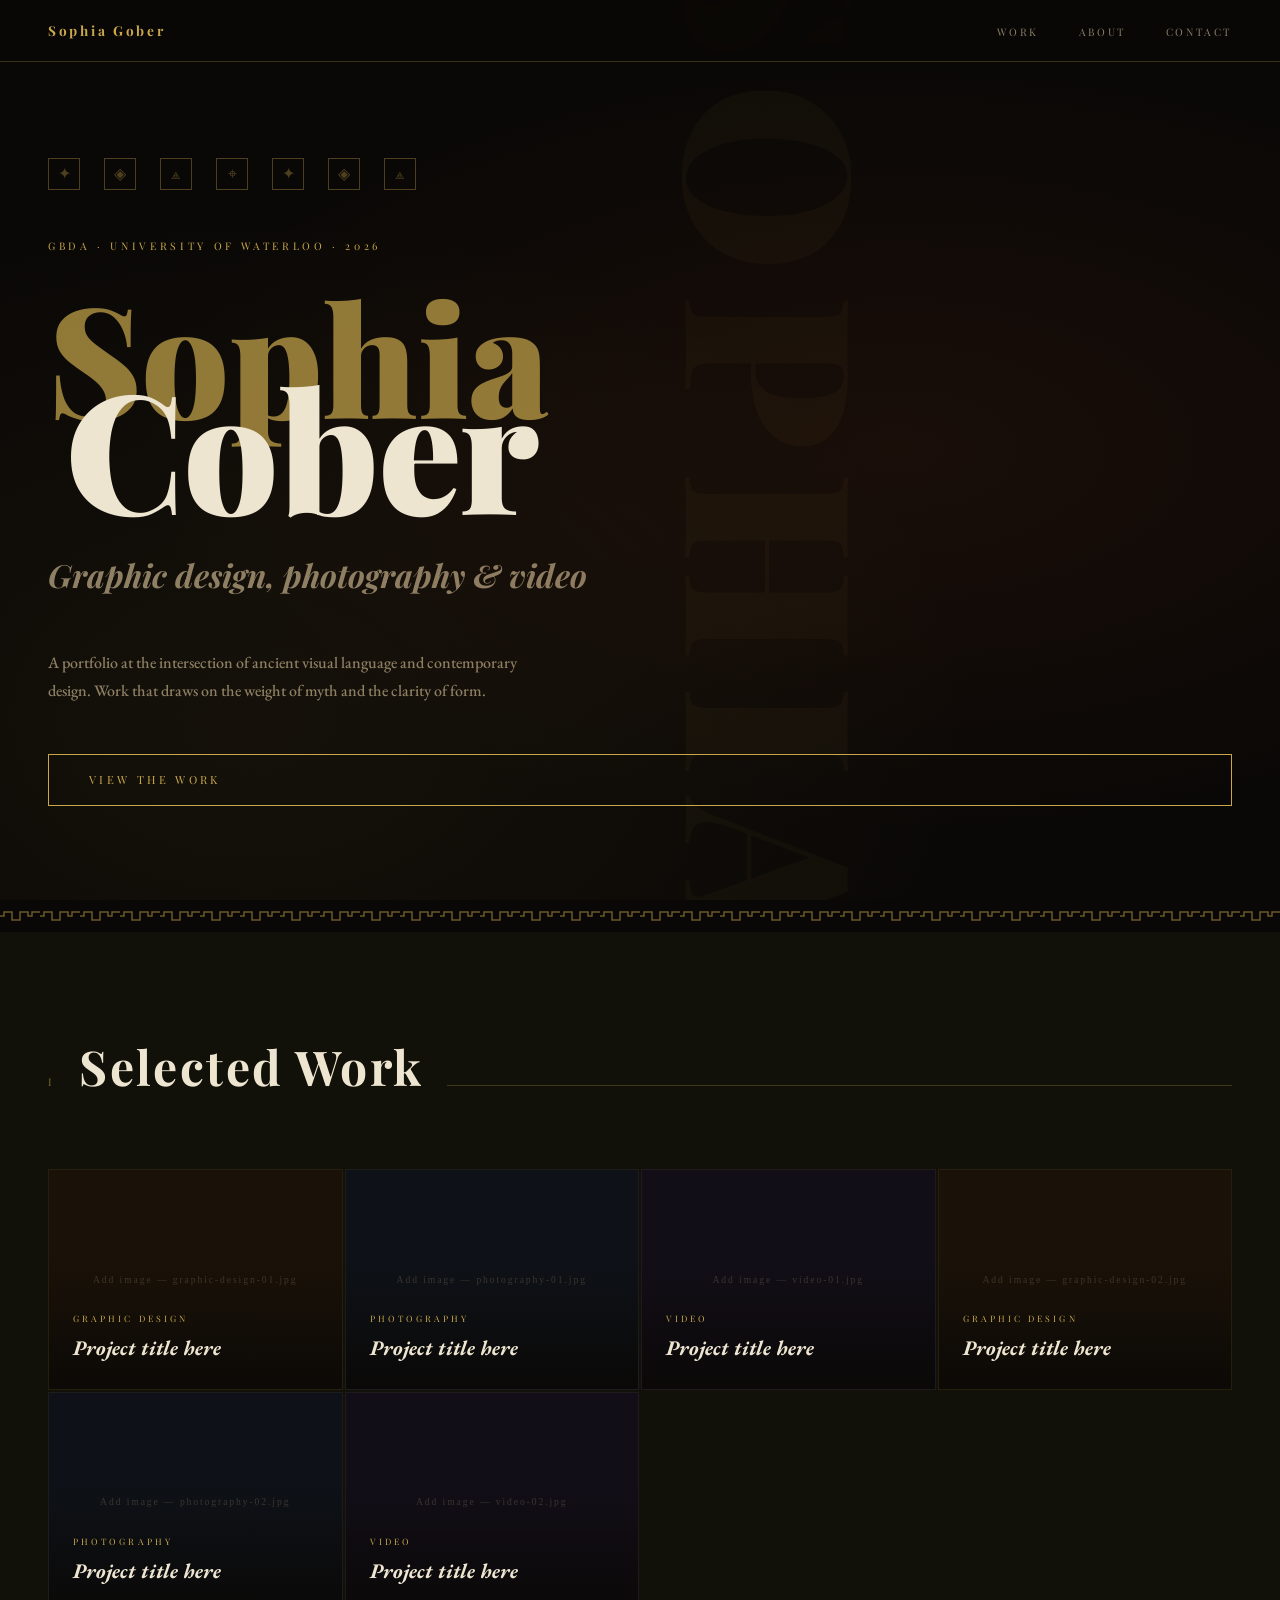
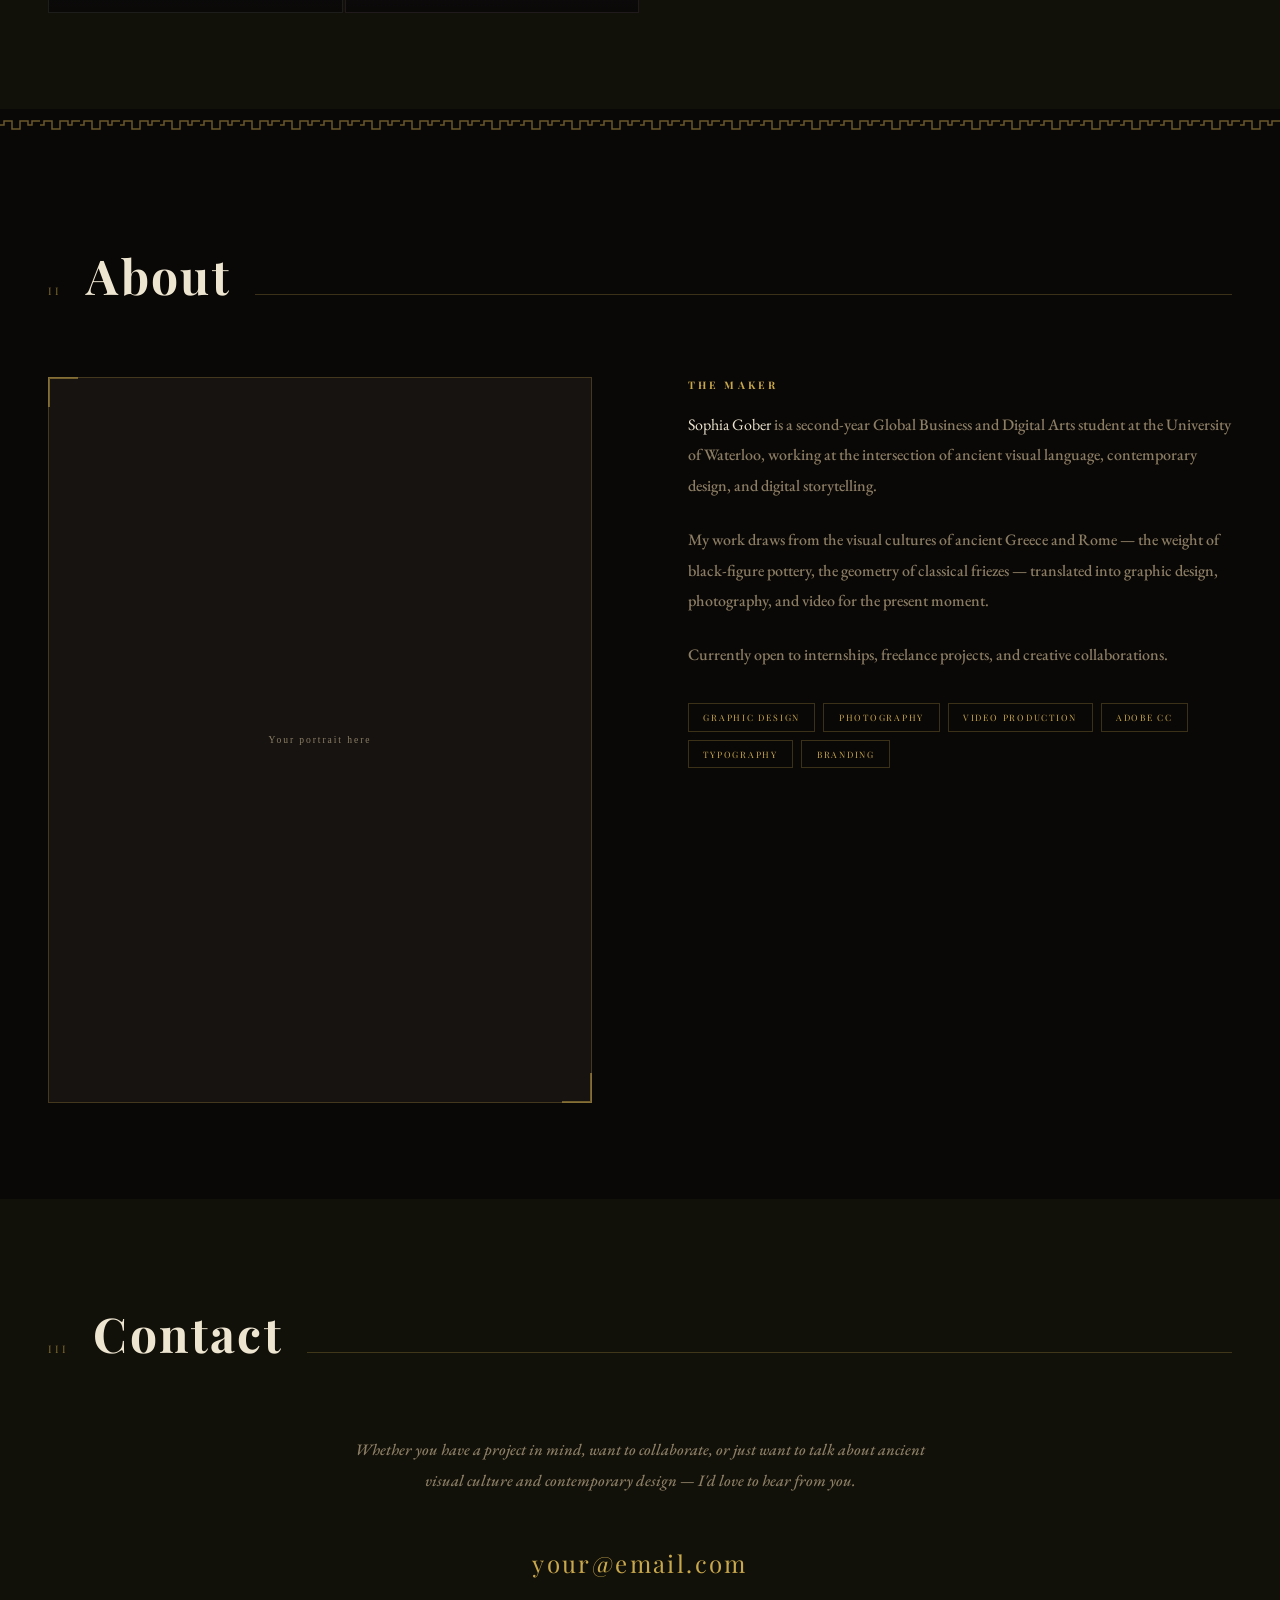
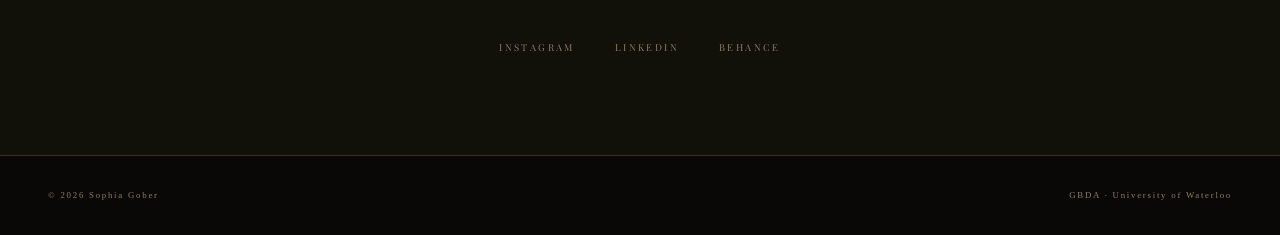
==== index.html @ e1c39075 "Add files via upload" ====
<!DOCTYPE html>
<html lang="en">
<head>
<meta charset="UTF-8" />
<meta name="viewport" content="width=device-width, initial-scale=1.0" />
<title>Sophia Gober — Portfolio</title>
<link href="https://fonts.googleapis.com/css2?family=Playfair+Display:ital,wght@0,700;0,900;1,700;1,900&family=EB+Garamond:ital,wght@0,500;0,600;1,500;1,600&display=swap" rel="stylesheet" />
<style>
  *, *::before, *::after { box-sizing: border-box; margin: 0; padding: 0; }

  :root {
    --gold: #C9A84C;
    --gold-light: #E8C97A;
    --terra: #8B3A1A;
    --black: #0A0806;
    --off-black: #111009;
    --surface: #161310;
    --text: #EDE5D0;
    --text-muted: #8C7E65;
    --border: rgba(201,168,76,0.25);
  }

  html { scroll-behavior: smooth; }

  body {
    background: var(--black);
    color: var(--text);
    font-family: 'EB Garamond', Georgia, serif;
    font-size: 18px;
    line-height: 1.6;
    overflow-x: hidden;
  }

  /* GREEK KEY BORDER UTILITY */
  .key-border-top {
    width: 100%;
    height: 12px;
    background-image: repeating-linear-gradient(
      90deg,
      var(--gold) 0px, var(--gold) 2px,
      transparent 2px, transparent 8px,
      var(--gold) 8px, var(--gold) 10px
    ),
    repeating-linear-gradient(
      0deg,
      var(--gold) 0px, var(--gold) 2px,
      transparent 2px, transparent 8px,
      var(--gold) 8px, var(--gold) 10px
    );
    background-size: 40px 12px, 12px 12px;
    opacity: 0.6;
  }

  /* MEANDER SVG DIVIDER */
  .meander {
    width: 100%;
    overflow: hidden;
    line-height: 0;
    opacity: 0.5;
    margin: 0.5rem 0;
  }

  /* NAV */
  nav {
    position: fixed;
    top: 0; left: 0; right: 0;
    z-index: 100;
    background: rgba(10,8,6,0.92);
    backdrop-filter: blur(8px);
    border-bottom: 1px solid var(--border);
    display: flex;
    justify-content: space-between;
    align-items: center;
    padding: 1rem 3rem;
  }

  .nav-name {
    font-family: 'Playfair Display', Georgia, serif;
    font-size: 0.85rem;
    font-weight: 700;
    letter-spacing: 0.2em;
    color: var(--gold);
    text-decoration: none;
  }

  .nav-links {
    display: flex;
    gap: 2.5rem;
    list-style: none;
  }

  .nav-links a {
    font-family: 'Playfair Display', Georgia, serif;
    font-size: 0.65rem;
    letter-spacing: 0.25em;
    text-transform: uppercase;
    color: var(--text-muted);
    text-decoration: none;
    transition: color 0.2s;
  }

  .nav-links a:hover { color: var(--gold); }

  /* HERO */
  .hero {
    min-height: 100vh;
    display: flex;
    flex-direction: column;
    justify-content: center;
    padding: 8rem 3rem 4rem;
    position: relative;
    overflow: hidden;
  }

  .hero::before {
    content: '';
    position: absolute;
    inset: 0;
    background: radial-gradient(ellipse at 70% 50%, rgba(139,58,26,0.12) 0%, transparent 60%),
                radial-gradient(ellipse at 20% 80%, rgba(201,168,76,0.06) 0%, transparent 50%);
    pointer-events: none;
  }

  /* CUSTOM ALPHABET PLACEHOLDER STRIP */
  .alphabet-strip {
    display: flex;
    gap: 1.5rem;
    margin-bottom: 3rem;
    opacity: 0.35;
    align-items: center;
  }

  .glyph-slot {
    width: 32px;
    height: 32px;
    border: 1px solid var(--gold);
    display: flex;
    align-items: center;
    justify-content: center;
    font-size: 16px;
    color: var(--gold);
    /* REPLACE THESE with <img> tags of your custom alphabet glyphs */
    font-family: 'Cinzel', serif;
  }

  .hero-eyebrow {
    font-family: 'Playfair Display', Georgia, serif;
    font-size: 0.65rem;
    letter-spacing: 0.35em;
    color: var(--gold);
    text-transform: uppercase;
    margin-bottom: 1.5rem;
  }

  .hero-title {
    font-family: 'Playfair Display', Georgia, serif;
    font-weight: 900;
    line-height: 1;
    letter-spacing: -0.02em;
    margin-bottom: 0.25rem;
    position: relative;
  }

  .hero-title .name-first {
    display: block;
    font-size: clamp(4rem, 12vw, 10rem);
    color: var(--gold);
    opacity: 0.7;
    position: relative;
    z-index: 1;
    margin-bottom: -0.45em;
  }

  .hero-title .name-last {
    display: block;
    font-size: clamp(4.5rem, 13vw, 11rem);
    color: var(--text);
    position: relative;
    z-index: 2;
    margin-left: 0.1em;
  }

  .hero-subtitle {
    font-family: 'Playfair Display', Georgia, serif;
    font-size: clamp(1.2rem, 3vw, 2rem);
    font-weight: 700;
    font-style: italic;
    font-style: italic;
    color: var(--text-muted);
    margin-bottom: 3rem;
    margin-top: 1rem;
  }

  .hero-desc {
    max-width: 480px;
    font-size: 1rem;
    font-weight: 500;
    color: var(--text-muted);
    line-height: 1.8;
    margin-bottom: 3rem;
  }

  .hero-cta {
    display: inline-block;
    font-family: 'Playfair Display', Georgia, serif;
    font-size: 0.7rem;
    letter-spacing: 0.3em;
    text-transform: uppercase;
    color: var(--gold);
    border: 1px solid var(--gold);
    padding: 1rem 2.5rem;
    text-decoration: none;
    transition: background 0.2s, color 0.2s;
  }

  .hero-cta:hover {
    background: var(--gold);
    color: var(--black);
  }

  /* LARGE DECORATIVE TEXT */
  .hero-deco {
    position: absolute;
    right: -2rem;
    top: 50%;
    transform: translateY(-50%) rotate(90deg);
    font-family: 'Playfair Display', Georgia, serif;
    font-size: clamp(6rem, 18vw, 16rem);
    font-weight: 900;
    color: rgba(201,168,76,0.04);
    letter-spacing: 0.1em;
    pointer-events: none;
    white-space: nowrap;
    user-select: none;
  }

  /* SECTION SHARED */
  section {
    padding: 6rem 3rem;
    position: relative;
  }

  .section-header {
    display: flex;
    align-items: baseline;
    gap: 1.5rem;
    margin-bottom: 4rem;
  }

  .section-num {
    font-family: 'Playfair Display', Georgia, serif;
    font-size: 0.65rem;
    letter-spacing: 0.3em;
    color: var(--gold);
    opacity: 0.6;
  }

  .section-title {
    font-family: 'Playfair Display', Georgia, serif;
    font-size: clamp(1.8rem, 4vw, 3rem);
    font-weight: 700;
    letter-spacing: 0.05em;
    color: var(--text);
  }

  .section-rule {
    flex: 1;
    height: 1px;
    background: var(--border);
  }

  /* WORK GRID */
  #work { background: var(--off-black); }

  .work-grid {
    display: grid;
    grid-template-columns: repeat(auto-fit, minmax(280px, 1fr));
    gap: 2px;
  }

  .work-card {
    position: relative;
    aspect-ratio: 4/3;
    background: var(--surface);
    overflow: hidden;
    cursor: pointer;
    display: flex;
    flex-direction: column;
    justify-content: flex-end;
    border: 1px solid rgba(201,168,76,0.08);
  }

  /* Placeholder — replace background-color with background-image: url('images/yourphoto.jpg') */
  .work-card.gd    { background-color: #1a1208; }
  .work-card.photo { background-color: #0e1218; }
  .work-card.video { background-color: #120e18; }

  .work-card::after {
    content: '';
    position: absolute;
    inset: 0;
    background: linear-gradient(to top, rgba(10,8,6,0.9) 0%, transparent 60%);
    transition: opacity 0.3s;
  }

  .work-card:hover::after { opacity: 0.5; }

  .work-card-img-placeholder {
    position: absolute;
    inset: 0;
    display: flex;
    align-items: center;
    justify-content: center;
    font-family: 'Cinzel', serif;
    font-size: 0.6rem;
    letter-spacing: 0.2em;
    color: var(--text-muted);
    opacity: 0.4;
    /* DELETE this div once you add real background images */
  }

  .work-card-body {
    position: relative;
    z-index: 1;
    padding: 1.5rem;
  }

  .work-card-cat {
    font-family: 'Playfair Display', Georgia, serif;
    font-size: 0.55rem;
    letter-spacing: 0.35em;
    text-transform: uppercase;
    color: var(--gold);
    margin-bottom: 0.4rem;
  }

  .work-card-title {
    font-family: 'EB Garamond', Georgia, serif;
    font-size: 1.3rem;
    font-weight: 700;
    font-style: italic;
    color: var(--text);
  }

  /* ABOUT */
  #about { background: var(--black); }

  .about-inner {
    display: grid;
    grid-template-columns: 1fr 1fr;
    gap: 6rem;
    align-items: start;
  }

  .about-image-frame {
    aspect-ratio: 3/4;
    background: var(--surface);
    border: 1px solid var(--border);
    position: relative;
    /* Add background-image: url('images/portrait.jpg') here */
    display: flex;
    align-items: center;
    justify-content: center;
    color: var(--text-muted);
    font-family: 'Cinzel', serif;
    font-size: 0.6rem;
    letter-spacing: 0.2em;
  }

  /* Greek key corner decoration */
  .about-image-frame::before,
  .about-image-frame::after {
    content: '';
    position: absolute;
    width: 30px; height: 30px;
    border-color: var(--gold);
    border-style: solid;
    opacity: 0.5;
  }
  .about-image-frame::before { top: -1px; left: -1px; border-width: 2px 0 0 2px; }
  .about-image-frame::after  { bottom: -1px; right: -1px; border-width: 0 2px 2px 0; }

  .about-text h3 {
    font-family: 'Playfair Display', Georgia, serif;
    font-size: 0.65rem;
    letter-spacing: 0.3em;
    color: var(--gold);
    text-transform: uppercase;
    margin-bottom: 1rem;
  }

  .about-text p {
    font-size: 1rem;
    font-weight: 500;
    color: var(--text-muted);
    line-height: 1.9;
    margin-bottom: 1.5rem;
  }

  .about-text p strong {
    color: var(--text);
    font-weight: 400;
  }

  .skills-list {
    display: flex;
    flex-wrap: wrap;
    gap: 0.5rem;
    margin-top: 2rem;
  }

  .skill-tag {
    font-family: 'Playfair Display', Georgia, serif;
    font-size: 0.55rem;
    letter-spacing: 0.2em;
    text-transform: uppercase;
    color: var(--gold);
    border: 1px solid var(--border);
    padding: 0.4rem 0.9rem;
  }

  /* CONTACT */
  #contact { background: var(--off-black); text-align: center; }

  .contact-inner { max-width: 600px; margin: 0 auto; }

  .contact-inner p {
    font-size: 1rem;
    font-weight: 500;
    font-style: italic;
    color: var(--text-muted);
    margin-bottom: 3rem;
    line-height: 1.9;
  }

  .contact-email {
    font-family: 'Playfair Display', Georgia, serif;
    font-size: clamp(1rem, 3vw, 1.5rem);
    letter-spacing: 0.1em;
    color: var(--gold);
    text-decoration: none;
    display: block;
    margin-bottom: 3rem;
    transition: color 0.2s;
  }

  .contact-email:hover { color: var(--gold-light); }

  .social-links {
    display: flex;
    justify-content: center;
    gap: 2.5rem;
    list-style: none;
  }

  .social-links a {
    font-family: 'Playfair Display', Georgia, serif;
    font-size: 0.6rem;
    letter-spacing: 0.25em;
    text-transform: uppercase;
    color: var(--text-muted);
    text-decoration: none;
    transition: color 0.2s;
  }

  .social-links a:hover { color: var(--gold); }

  /* FOOTER */
  footer {
    background: var(--black);
    border-top: 1px solid var(--border);
    padding: 2rem 3rem;
    display: flex;
    justify-content: space-between;
    align-items: center;
  }

  footer p {
    font-family: 'Cinzel', serif;
    font-size: 0.55rem;
    letter-spacing: 0.2em;
    color: var(--text-muted);
  }

  /* RESPONSIVE */
  @media (max-width: 768px) {
    nav { padding: 1rem 1.5rem; }
    .nav-links { gap: 1.5rem; }
    .hero { padding: 7rem 1.5rem 3rem; }
    section { padding: 4rem 1.5rem; }
    .about-inner { grid-template-columns: 1fr; gap: 3rem; }
    footer { flex-direction: column; gap: 1rem; text-align: center; }
  }

  @media (prefers-reduced-motion: reduce) {
    * { transition: none !important; }
  }
</style>
</head>
<body>

<!-- NAV -->
<nav>
  <a href="#hero" class="nav-name">Sophia Gober</a>
  <ul class="nav-links">
    <li><a href="#work">Work</a></li>
    <li><a href="#about">About</a></li>
    <li><a href="#contact">Contact</a></li>
  </ul>
</nav>

<!-- HERO -->
<section class="hero" id="hero">
  <div class="hero-deco" aria-hidden="true">SOPHIA</div>

  <!-- CUSTOM ALPHABET STRIP -->
  <!-- Replace each .glyph-slot with <img src="images/glyph-X.png" alt="" width="32" height="32"> once you have your alphabet exported -->
  <div class="alphabet-strip" aria-hidden="true">
    <div class="glyph-slot">✦</div>
    <div class="glyph-slot">◈</div>
    <div class="glyph-slot">⟁</div>
    <div class="glyph-slot">⌖</div>
    <div class="glyph-slot">✦</div>
    <div class="glyph-slot">◈</div>
    <div class="glyph-slot">⟁</div>
  </div>

  <p class="hero-eyebrow">GBDA · University of Waterloo · 2026</p>
  <h1 class="hero-title">
    <span class="name-first">Sophia</span>
    <span class="name-last">Cober</span>
  </h1>
  <p class="hero-subtitle">Graphic design, photography &amp; video</p>
  <p class="hero-desc">
    A portfolio at the intersection of ancient visual language and contemporary design. 
    Work that draws on the weight of myth and the clarity of form.
  </p>
  <a href="#work" class="hero-cta">View the work</a>
</section>

<!-- MEANDER DIVIDER -->
<div class="meander" aria-hidden="true">
  <svg width="100%" height="16" xmlns="http://www.w3.org/2000/svg" preserveAspectRatio="none">
    <defs>
      <pattern id="meander" x="0" y="0" width="40" height="16" patternUnits="userSpaceOnUse">
        <path d="M0,8 L4,8 L4,4 L12,4 L12,12 L20,12 L20,4 L28,4 L28,8 L32,8 L32,4 L40,4" 
              fill="none" stroke="#C9A84C" stroke-width="1.5"/>
      </pattern>
    </defs>
    <rect width="100%" height="16" fill="url(#meander)"/>
  </svg>
</div>

<!-- WORK -->
<section id="work">
  <div class="section-header">
    <span class="section-num">I</span>
    <h2 class="section-title">Selected Work</h2>
    <div class="section-rule"></div>
  </div>

  <div class="work-grid">

    <!-- CARD 1 — replace background-color with background-image in CSS or inline style -->
    <div class="work-card gd">
      <div class="work-card-img-placeholder">Add image — graphic-design-01.jpg</div>
      <div class="work-card-body">
        <p class="work-card-cat">Graphic Design</p>
        <p class="work-card-title">Project title here</p>
      </div>
    </div>

    <!-- CARD 2 -->
    <div class="work-card photo">
      <div class="work-card-img-placeholder">Add image — photography-01.jpg</div>
      <div class="work-card-body">
        <p class="work-card-cat">Photography</p>
        <p class="work-card-title">Project title here</p>
      </div>
    </div>

    <!-- CARD 3 -->
    <div class="work-card video">
      <div class="work-card-img-placeholder">Add image — video-01.jpg</div>
      <div class="work-card-body">
        <p class="work-card-cat">Video</p>
        <p class="work-card-title">Project title here</p>
      </div>
    </div>

    <!-- CARD 4 -->
    <div class="work-card gd">
      <div class="work-card-img-placeholder">Add image — graphic-design-02.jpg</div>
      <div class="work-card-body">
        <p class="work-card-cat">Graphic Design</p>
        <p class="work-card-title">Project title here</p>
      </div>
    </div>

    <!-- CARD 5 -->
    <div class="work-card photo">
      <div class="work-card-img-placeholder">Add image — photography-02.jpg</div>
      <div class="work-card-body">
        <p class="work-card-cat">Photography</p>
        <p class="work-card-title">Project title here</p>
      </div>
    </div>

    <!-- CARD 6 -->
    <div class="work-card video">
      <div class="work-card-img-placeholder">Add image — video-02.jpg</div>
      <div class="work-card-body">
        <p class="work-card-cat">Video</p>
        <p class="work-card-title">Project title here</p>
      </div>
    </div>

  </div>
</section>

<!-- MEANDER DIVIDER -->
<div class="meander" aria-hidden="true">
  <svg width="100%" height="16" xmlns="http://www.w3.org/2000/svg" preserveAspectRatio="none">
    <defs>
      <pattern id="meander2" x="0" y="0" width="40" height="16" patternUnits="userSpaceOnUse">
        <path d="M0,8 L4,8 L4,4 L12,4 L12,12 L20,12 L20,4 L28,4 L28,8 L32,8 L32,4 L40,4" 
              fill="none" stroke="#C9A84C" stroke-width="1.5"/>
      </pattern>
    </defs>
    <rect width="100%" height="16" fill="url(#meander2)"/>
  </svg>
</div>

<!-- ABOUT -->
<section id="about">
  <div class="section-header">
    <span class="section-num">II</span>
    <h2 class="section-title">About</h2>
    <div class="section-rule"></div>
  </div>

  <div class="about-inner">
    <div class="about-image-frame">
      <!-- Replace this div content with: <img src="images/portrait.jpg" alt="Sophia Gober" style="width:100%;height:100%;object-fit:cover;"> -->
      <span style="font-family:'Cinzel',serif;font-size:0.6rem;letter-spacing:0.2em;color:var(--text-muted);">Your portrait here</span>
    </div>

    <div class="about-text">
      <h3>The maker</h3>
      <p>
        <strong>Sophia Gober</strong> is a second-year Global Business and Digital Arts student 
        at the University of Waterloo, working at the intersection of ancient visual language, 
        contemporary design, and digital storytelling.
      </p>
      <p>
        <!-- Write your own bio here — keep it personal and specific to you -->
        My work draws from the visual cultures of ancient Greece and Rome — the weight of black-figure 
        pottery, the geometry of classical friezes — translated into graphic design, photography, 
        and video for the present moment.
      </p>
      <p>
        Currently open to internships, freelance projects, and creative collaborations.
      </p>

      <div class="skills-list">
        <span class="skill-tag">Graphic Design</span>
        <span class="skill-tag">Photography</span>
        <span class="skill-tag">Video Production</span>
        <span class="skill-tag">Adobe CC</span>
        <span class="skill-tag">Typography</span>
        <span class="skill-tag">Branding</span>
      </div>
    </div>
  </div>
</section>

<!-- CONTACT -->
<section id="contact">
  <div class="section-header" style="justify-content:center; text-align:center;">
    <span class="section-num">III</span>
    <h2 class="section-title">Contact</h2>
    <div class="section-rule"></div>
  </div>

  <div class="contact-inner">
    <p>
      Whether you have a project in mind, want to collaborate, or just want to talk 
      about ancient visual culture and contemporary design — I'd love to hear from you.
    </p>

    <!-- Replace with your actual email -->
    <a href="mailto:your@email.com" class="contact-email">your@email.com</a>

    <ul class="social-links">
      <li><a href="#">Instagram</a></li>
      <li><a href="#">LinkedIn</a></li>
      <li><a href="#">Behance</a></li>
    </ul>
  </div>
</section>

<!-- FOOTER -->
<footer>
  <p>© 2026 Sophia Gober</p>
  <p>GBDA · University of Waterloo</p>
</footer>

</body>
</html>
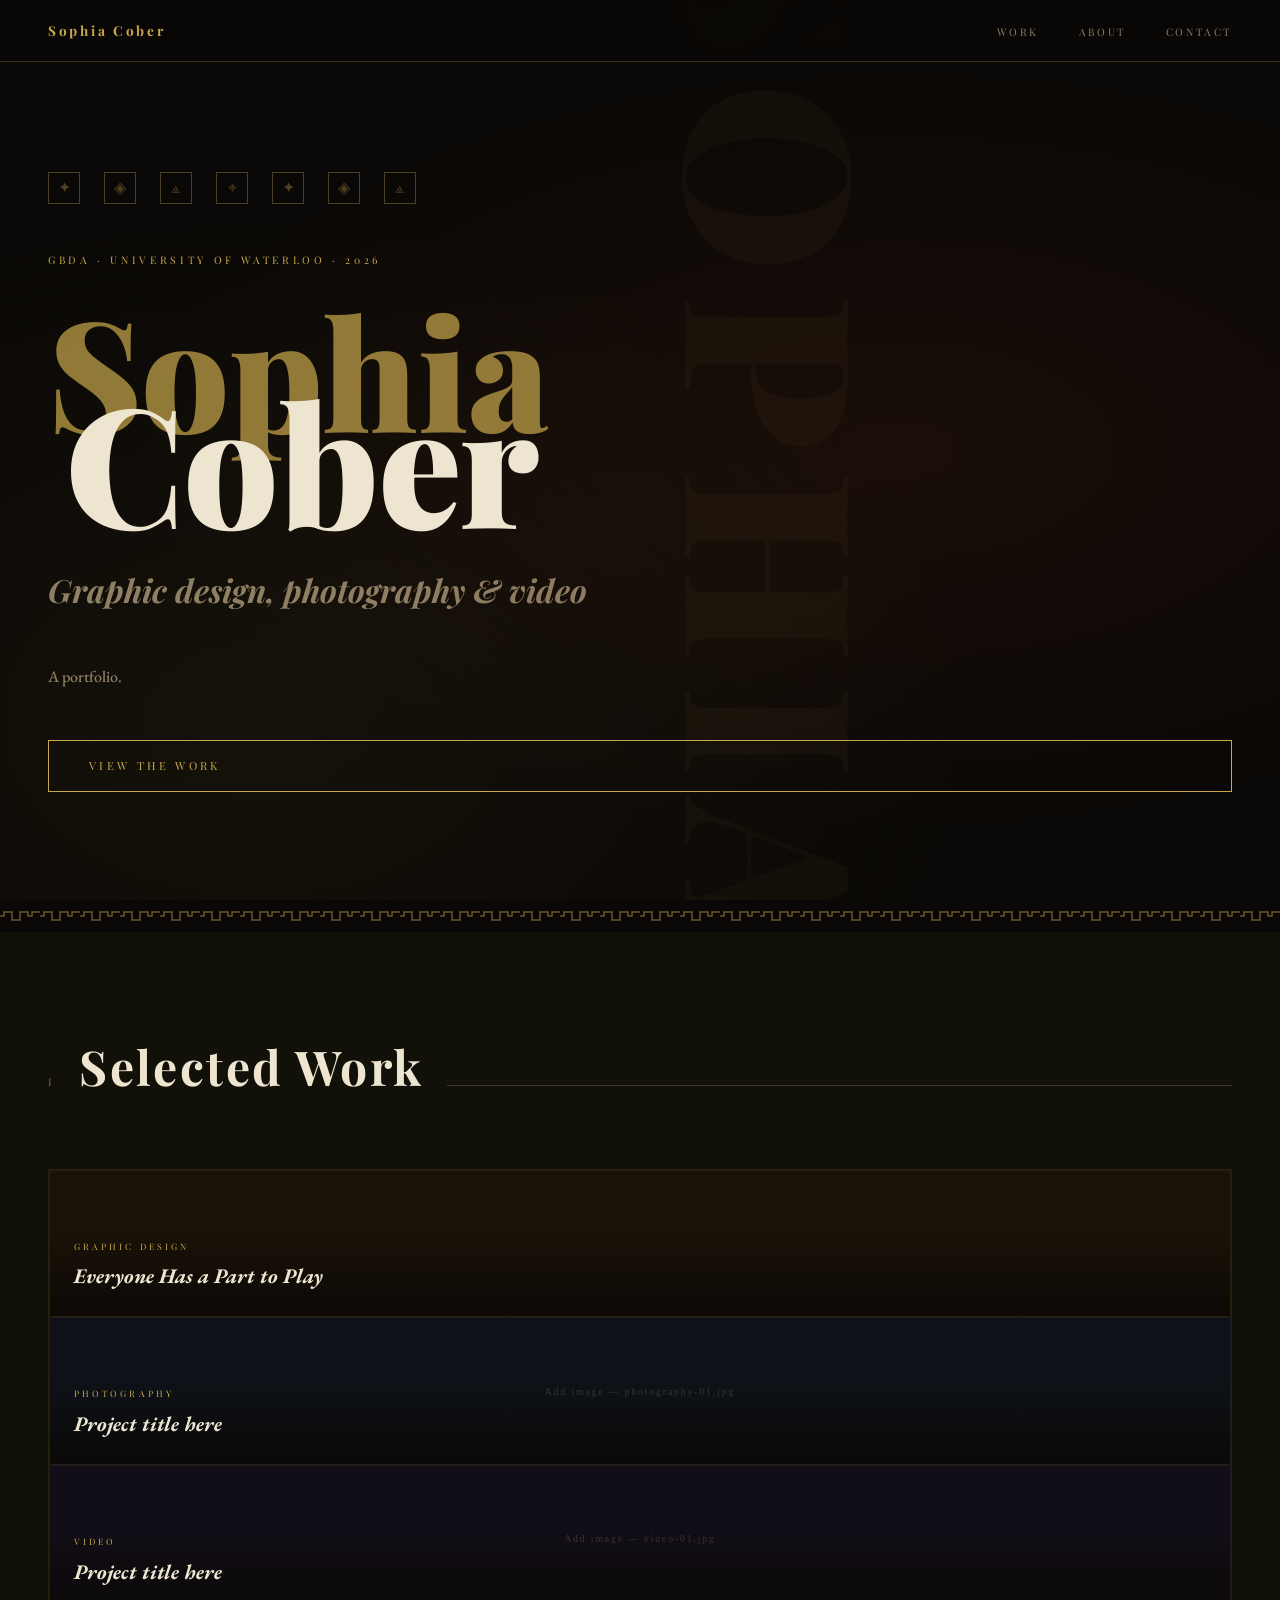
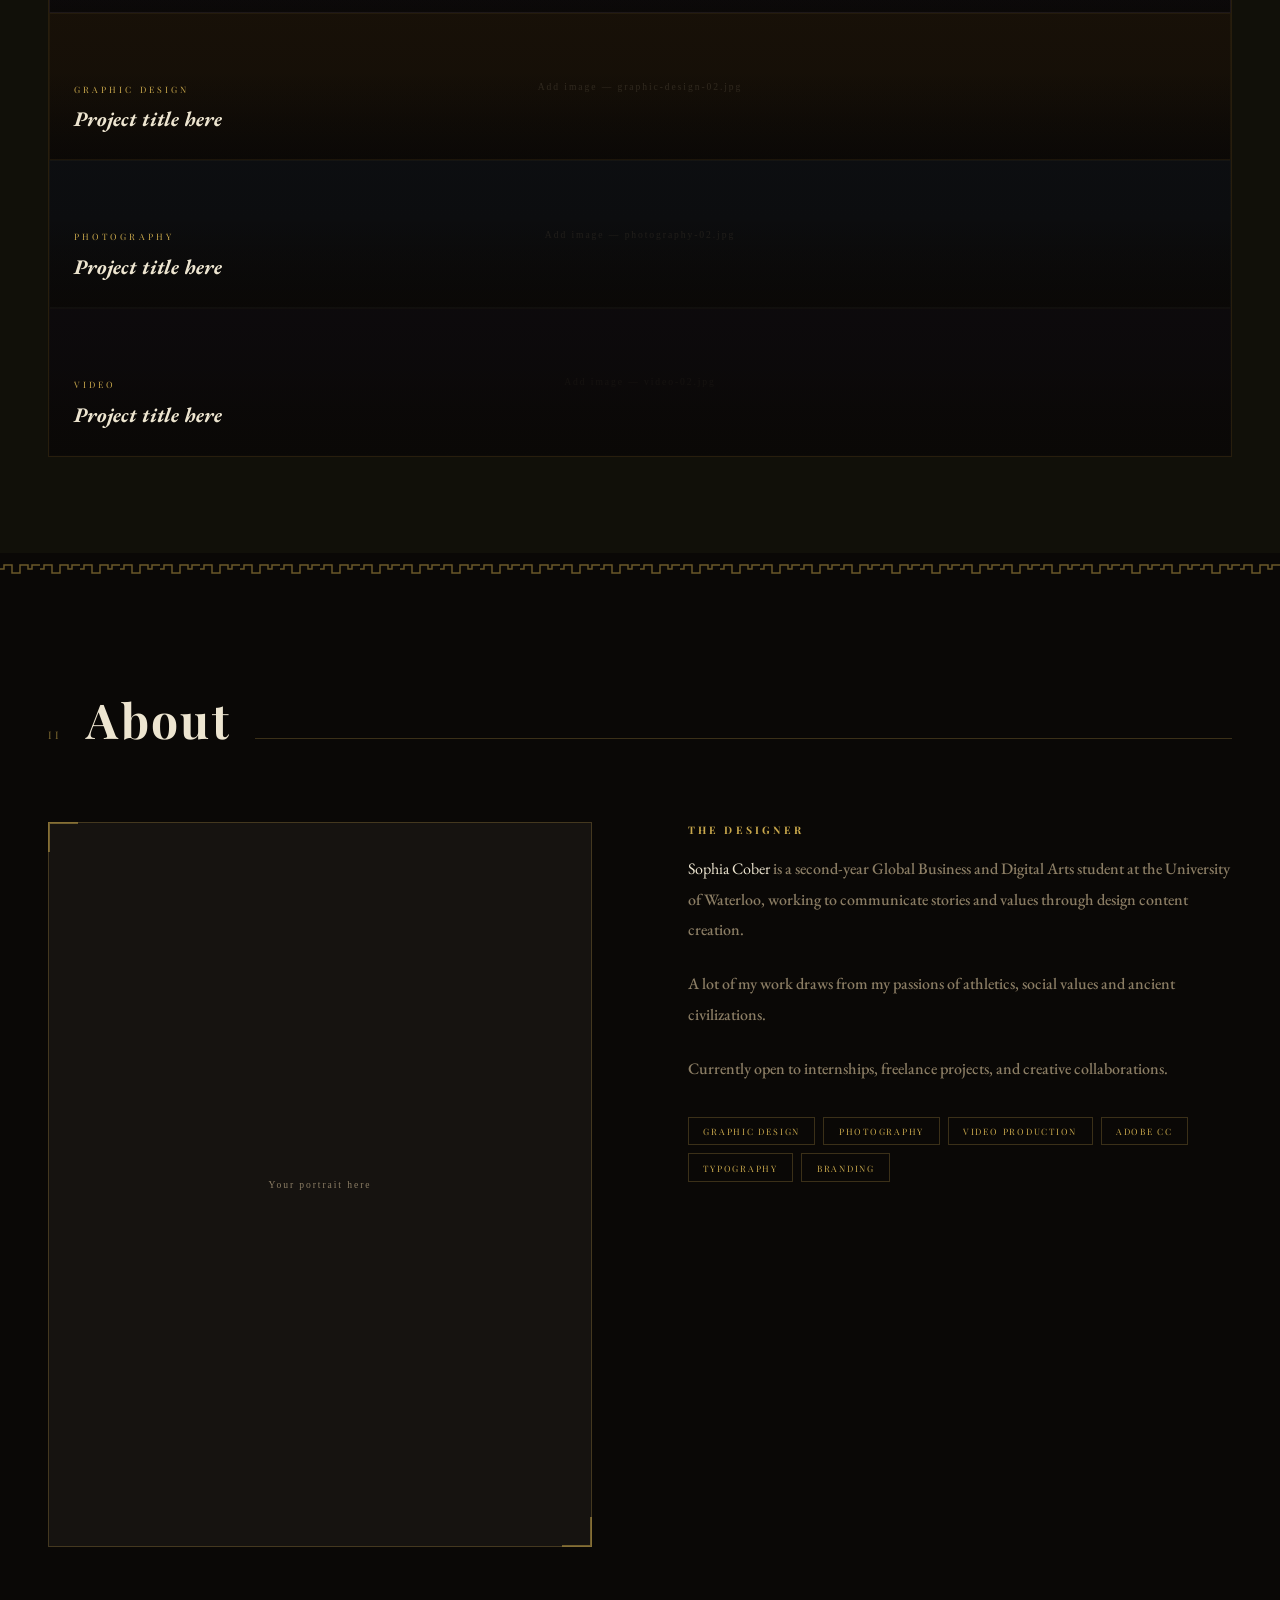
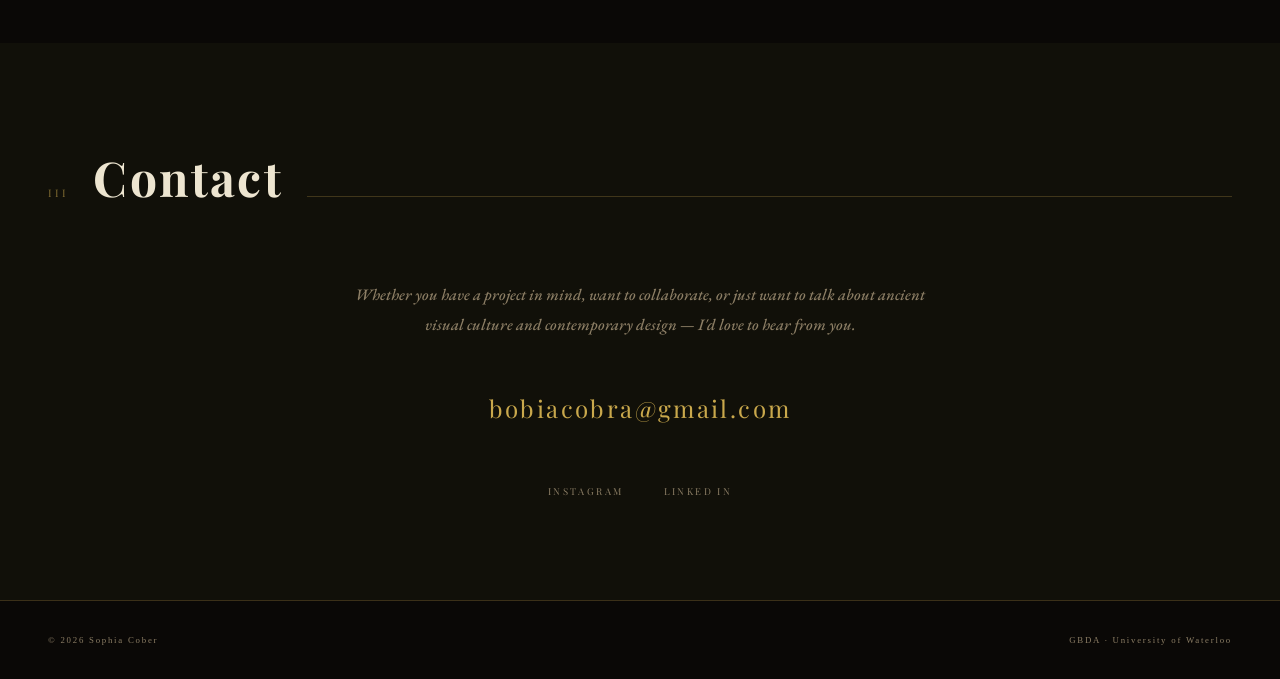
==== commit bbe0d8ce: "Add files via upload" ====
--- a/index.html
+++ b/index.html
@@ -501,7 +501,7 @@
 
 <!-- NAV -->
 <nav>
-  <a href="#hero" class="nav-name">Sophia Gober</a>
+  <a href="#hero" class="nav-name">Sophia Cober</a>
   <ul class="nav-links">
     <li><a href="#work">Work</a></li>
     <li><a href="#about">About</a></li>
@@ -532,8 +532,7 @@
   </h1>
   <p class="hero-subtitle">Graphic design, photography &amp; video</p>
   <p class="hero-desc">
-    A portfolio at the intersection of ancient visual language and contemporary design. 
-    Work that draws on the weight of myth and the clarity of form.
+    A portfolio.
   </p>
   <a href="#work" class="hero-cta">View the work</a>
 </section>
@@ -563,10 +562,10 @@
 
     <!-- CARD 1 — replace background-color with background-image in CSS or inline style -->
     <div class="work-card gd">
-      <div class="work-card-img-placeholder">Add image — graphic-design-01.jpg</div>
+      <div class="work-card gd" onclick="window.location.href='carousel.html'" style="cursor:pointer;">
       <div class="work-card-body">
         <p class="work-card-cat">Graphic Design</p>
-        <p class="work-card-title">Project title here</p>
+        <p class="work-card-title">Everyone Has a Part to Play</p>
       </div>
     </div>
 
@@ -641,22 +640,20 @@
 
   <div class="about-inner">
     <div class="about-image-frame">
-      <!-- Replace this div content with: <img src="images/portrait.jpg" alt="Sophia Gober" style="width:100%;height:100%;object-fit:cover;"> -->
+      <!-- Replace this div content with: <img src="images/portrait.jpg" alt="Sophia Cober" style="width:100%;height:100%;object-fit:cover;"> -->
       <span style="font-family:'Cinzel',serif;font-size:0.6rem;letter-spacing:0.2em;color:var(--text-muted);">Your portrait here</span>
     </div>
 
     <div class="about-text">
-      <h3>The maker</h3>
+      <h3>The Designer</h3>
       <p>
-        <strong>Sophia Gober</strong> is a second-year Global Business and Digital Arts student 
-        at the University of Waterloo, working at the intersection of ancient visual language, 
-        contemporary design, and digital storytelling.
+        <strong>Sophia Cober</strong> is a second-year Global Business and Digital Arts student 
+        at the University of Waterloo, working to communicate stories and values through design 
+        content creation.
       </p>
       <p>
         <!-- Write your own bio here — keep it personal and specific to you -->
-        My work draws from the visual cultures of ancient Greece and Rome — the weight of black-figure 
-        pottery, the geometry of classical friezes — translated into graphic design, photography, 
-        and video for the present moment.
+        A lot of my work draws from my passions of athletics, social values and ancient civilizations.
       </p>
       <p>
         Currently open to internships, freelance projects, and creative collaborations.
@@ -689,19 +686,18 @@
     </p>
 
     <!-- Replace with your actual email -->
-    <a href="mailto:your@email.com" class="contact-email">your@email.com</a>
+    <a href="mailto:bobiacobra@gmail.com" class="contact-email">bobiacobra@gmail.com</a>
 
     <ul class="social-links">
-      <li><a href="#">Instagram</a></li>
-      <li><a href="#">LinkedIn</a></li>
-      <li><a href="#">Behance</a></li>
+      <li><a href="https://instagram.com/sophiacober.designs">Instagram</a></li>
+      <li><a href="www.linkedin.com/in/sophiacober1347">Linked In</a></li>
     </ul>
   </div>
 </section>
 
 <!-- FOOTER -->
 <footer>
-  <p>© 2026 Sophia Gober</p>
+  <p>© 2026 Sophia Cober</p>
   <p>GBDA · University of Waterloo</p>
 </footer>
 
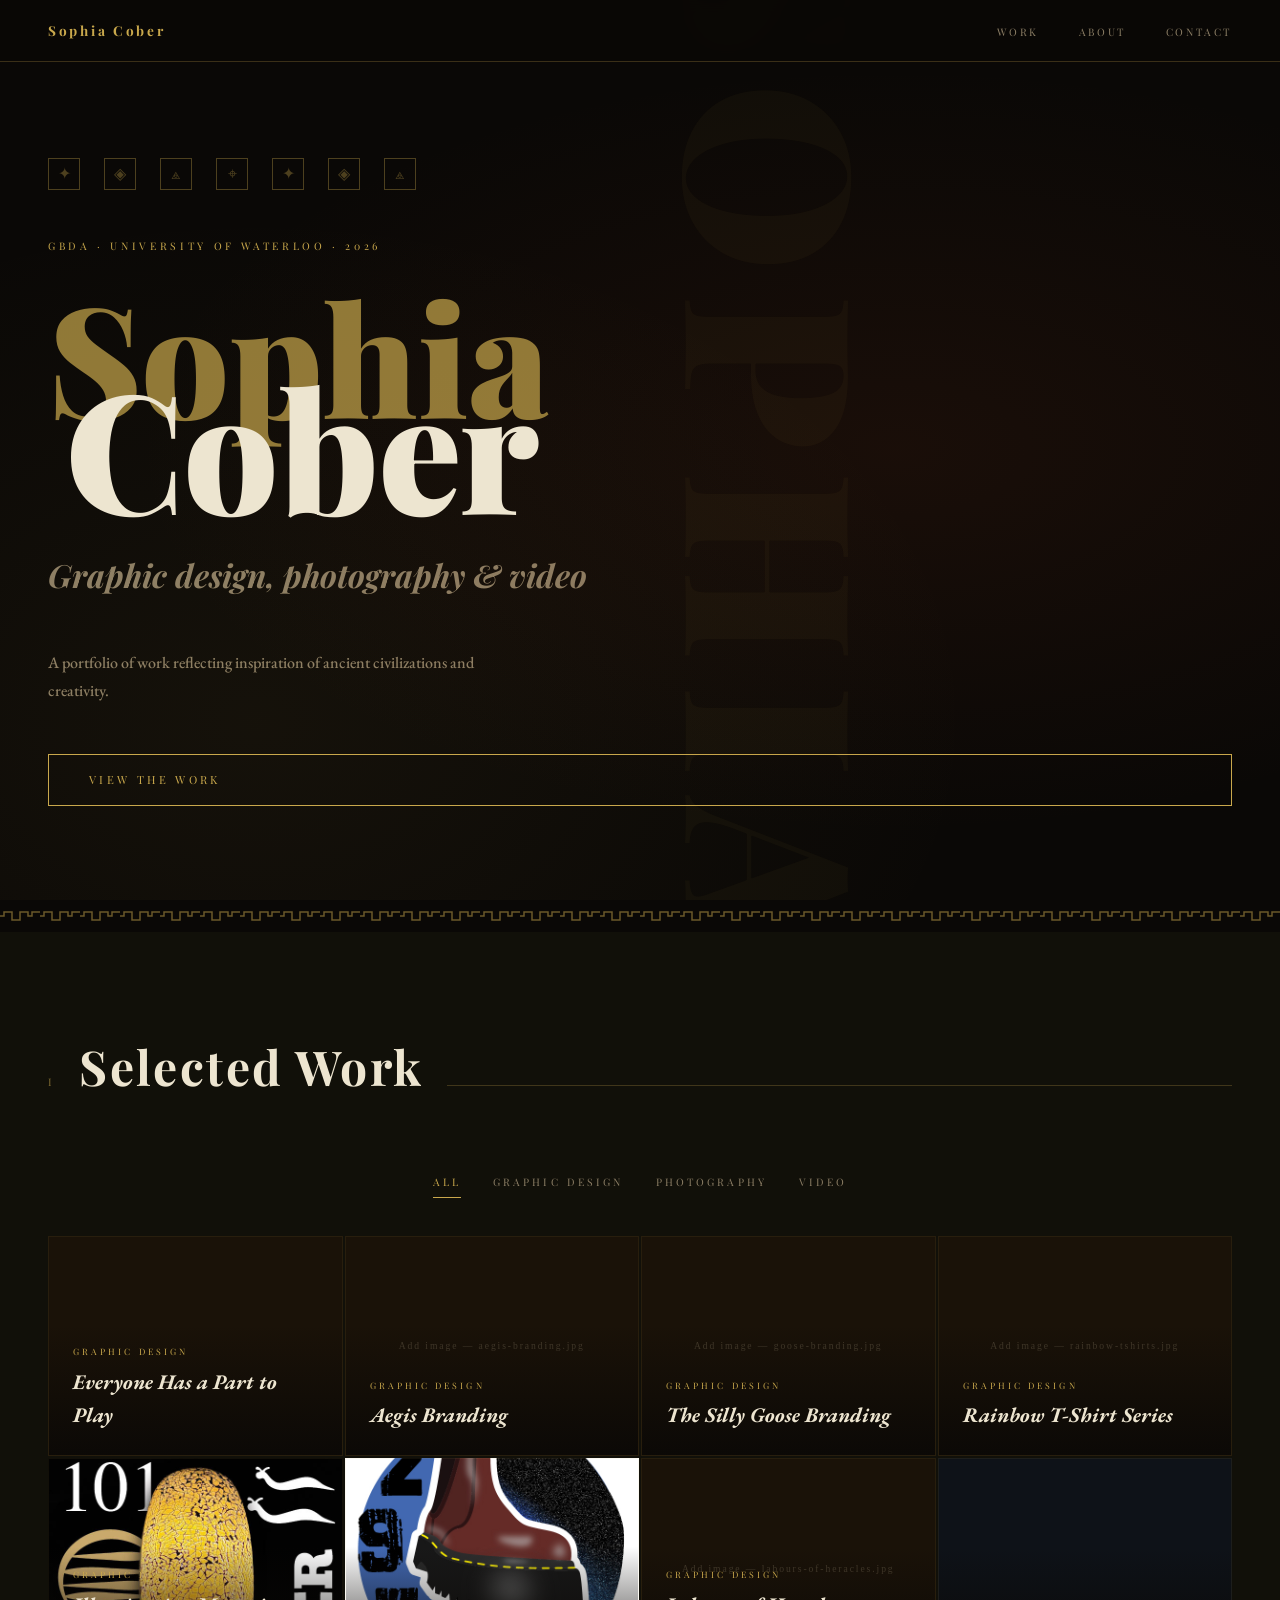
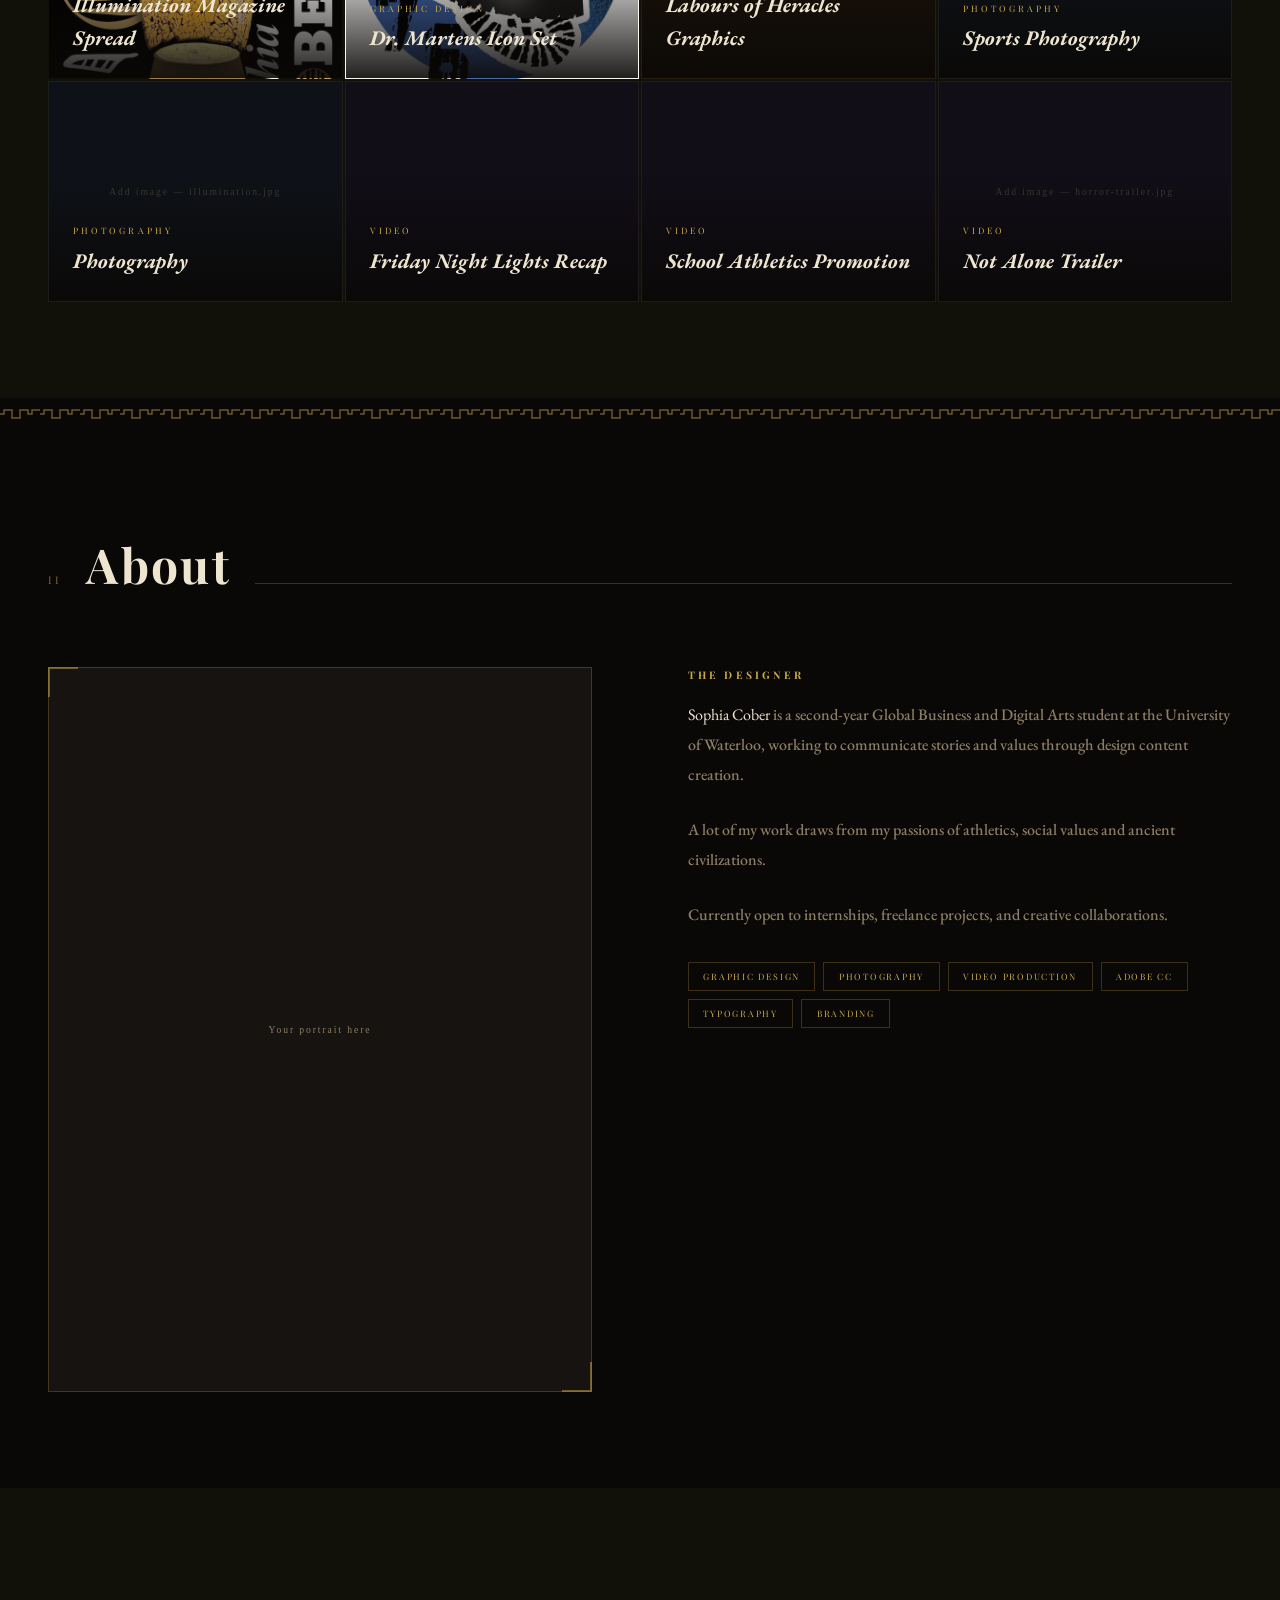
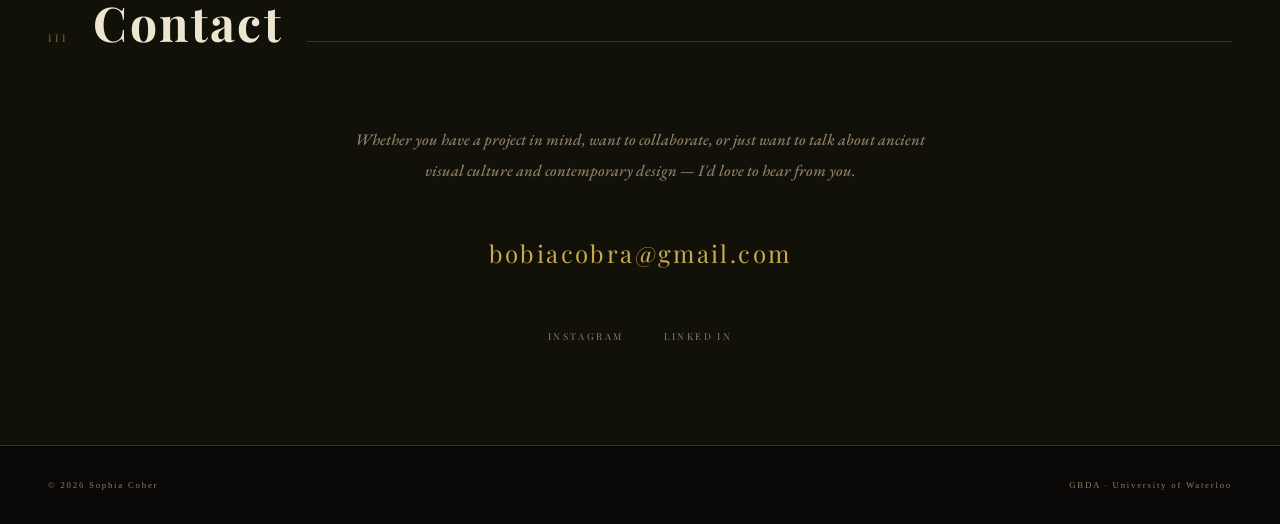
==== commit d7a3ea6d: "Rename index (1).html to index.html" ====
--- a/index.html
+++ b/index.html
@@ -3,7 +3,7 @@
 <head>
 <meta charset="UTF-8" />
 <meta name="viewport" content="width=device-width, initial-scale=1.0" />
-<title>Sophia Gober — Portfolio</title>
+<title>Sophia Cober — Portfolio</title>
 <link href="https://fonts.googleapis.com/css2?family=Playfair+Display:ital,wght@0,700;0,900;1,700;1,900&family=EB+Garamond:ital,wght@0,500;0,600;1,500;1,600&display=swap" rel="stylesheet" />
 <style>
   *, *::before, *::after { box-sizing: border-box; margin: 0; padding: 0; }
@@ -272,6 +272,191 @@
   /* WORK GRID */
   #work { background: var(--off-black); }
 
+  .work-filters {
+    display: flex;
+    gap: 2rem;
+    justify-content: center;
+    flex-wrap: wrap;
+    padding: 0 2rem 2.5rem;
+  }
+
+  .work-filter-btn {
+    background: none;
+    border: none;
+    font-family: 'Playfair Display', Georgia, serif;
+    font-size: 0.65rem;
+    letter-spacing: 0.3em;
+    text-transform: uppercase;
+    color: var(--text-muted);
+    cursor: pointer;
+    padding: 0.4rem 0;
+    position: relative;
+    transition: color 0.2s;
+  }
+
+  .work-filter-btn::after {
+    content: '';
+    position: absolute;
+    left: 0; right: 0; bottom: -2px;
+    height: 1px;
+    background: var(--gold);
+    transform: scaleX(0);
+    transition: transform 0.25s;
+  }
+
+  .work-filter-btn:hover { color: var(--gold-light); }
+
+  .work-filter-btn.active {
+    color: var(--gold);
+  }
+
+  .work-filter-btn.active::after { transform: scaleX(1); }
+
+  .work-card.is-hidden { display: none; }
+
+  /* LIGHTBOX */
+  .lightbox {
+    position: fixed;
+    inset: 0;
+    z-index: 1000;
+    background: rgba(10,8,6,0.96);
+    display: none;
+    align-items: center;
+    justify-content: center;
+    padding: 3rem 2rem;
+  }
+
+  .lightbox.is-open { display: flex; }
+
+  .lightbox-inner {
+    max-width: 900px;
+    width: 100%;
+    max-height: 90vh;
+    display: flex;
+    flex-direction: column;
+    align-items: center;
+  }
+
+  .lightbox-media-wrap {
+    position: relative;
+    max-width: 100%;
+    display: inline-flex;
+    align-items: center;
+    justify-content: center;
+    background: var(--surface);
+    border: 1px solid var(--border);
+    overflow: hidden;
+  }
+
+  .lightbox-media-wrap img,
+  .lightbox-media-wrap video {
+    display: block;
+    width: auto;
+    height: auto;
+    max-width: 100%;
+    max-height: 78vh;
+    object-fit: contain;
+  }
+
+  .lightbox-placeholder {
+    font-family: 'Cinzel', serif;
+    font-size: 0.65rem;
+    letter-spacing: 0.2em;
+    color: var(--text-muted);
+    padding: 4rem 2rem;
+    text-align: center;
+    min-width: 320px;
+    min-height: 220px;
+    display: flex;
+    align-items: center;
+    justify-content: center;
+  }
+
+  .lightbox-body {
+    padding: 1.5rem 0.5rem;
+    text-align: center;
+  }
+
+  .lightbox-cat {
+    font-family: 'Playfair Display', Georgia, serif;
+    font-size: 0.55rem;
+    letter-spacing: 0.35em;
+    text-transform: uppercase;
+    color: var(--gold);
+    margin-bottom: 0.5rem;
+  }
+
+  .lightbox-title {
+    font-family: 'EB Garamond', Georgia, serif;
+    font-size: 1.6rem;
+    font-weight: 700;
+    font-style: italic;
+    color: var(--text);
+    margin-bottom: 0.5rem;
+  }
+
+  .lightbox-desc {
+    font-size: 0.9rem;
+    color: var(--text-muted);
+    line-height: 1.7;
+    max-width: 480px;
+    margin: 0 auto 0.75rem;
+  }
+
+  .lightbox-counter {
+    font-family: 'Playfair Display', Georgia, serif;
+    font-size: 0.6rem;
+    letter-spacing: 0.2em;
+    color: var(--text-muted);
+  }
+
+  .lightbox-close,
+  .lightbox-prev,
+  .lightbox-next {
+    position: absolute;
+    background: rgba(10,8,6,0.7);
+    border: 1px solid var(--border);
+    color: var(--gold);
+    font-family: 'Playfair Display', Georgia, serif;
+    cursor: pointer;
+    z-index: 1001;
+    transition: background 0.2s, color 0.2s;
+  }
+
+  .lightbox-close:hover,
+  .lightbox-prev:hover,
+  .lightbox-next:hover {
+    background: var(--gold);
+    color: var(--black);
+  }
+
+  .lightbox-close {
+    top: 1.5rem;
+    right: 1.5rem;
+    width: 2.5rem;
+    height: 2.5rem;
+    font-size: 1.1rem;
+    border-radius: 50%;
+  }
+
+  .lightbox-prev,
+  .lightbox-next {
+    top: 50%;
+    transform: translateY(-50%);
+    width: 2.75rem;
+    height: 2.75rem;
+    font-size: 1.2rem;
+    border-radius: 50%;
+  }
+
+  .lightbox-prev { left: 1rem; }
+  .lightbox-next { right: 1rem; }
+
+  @media (max-width: 640px) {
+    .lightbox-prev, .lightbox-next { width: 2.2rem; height: 2.2rem; }
+    .lightbox-title { font-size: 1.2rem; }
+  }
+
   .work-grid {
     display: grid;
     grid-template-columns: repeat(auto-fit, minmax(280px, 1fr));
@@ -532,7 +717,7 @@
   </h1>
   <p class="hero-subtitle">Graphic design, photography &amp; video</p>
   <p class="hero-desc">
-    A portfolio.
+    A portfolio of work reflecting inspiration of ancient civilizations and creativity.
   </p>
   <a href="#work" class="hero-cta">View the work</a>
 </section>
@@ -558,59 +743,115 @@
     <div class="section-rule"></div>
   </div>
 
+  <div class="work-filters">
+    <button class="work-filter-btn active" data-filter="all">All</button>
+    <button class="work-filter-btn" data-filter="gd">Graphic Design</button>
+    <button class="work-filter-btn" data-filter="photo">Photography</button>
+    <button class="work-filter-btn" data-filter="video">Video</button>
+  </div>
+
   <div class="work-grid">
 
-    <!-- CARD 1 — replace background-color with background-image in CSS or inline style -->
-    <div class="work-card gd">
-      <div class="work-card gd" onclick="window.location.href='carousel.html'" style="cursor:pointer;">
+    <!-- CARD 0 — DO NOT REMOVE: existing published hallway poster piece -->
+    <div class="work-card gd" data-index="0" style="background-image:url('images/poster-01.jpg'); background-size:cover; background-position:center;">
       <div class="work-card-body">
         <p class="work-card-cat">Graphic Design</p>
         <p class="work-card-title">Everyone Has a Part to Play</p>
       </div>
     </div>
 
+    <!-- CARD 1 -->
+    <div class="work-card gd" data-index="1">
+      <div class="work-card-img-placeholder">Add image — aegis-branding.jpg</div>
+      <div class="work-card-body">
+        <p class="work-card-cat">Graphic Design</p>
+        <p class="work-card-title">Aegis Branding</p>
+      </div>
+    </div>
+
     <!-- CARD 2 -->
-    <div class="work-card photo">
-      <div class="work-card-img-placeholder">Add image — photography-01.jpg</div>
+    <div class="work-card gd" data-index="2">
+      <div class="work-card-img-placeholder">Add image — goose-branding.jpg</div>
+      <div class="work-card-body">
+        <p class="work-card-cat">Graphic Design</p>
+        <p class="work-card-title">The Silly Goose Branding</p>
+      </div>
+    </div>
+
+    <!-- CARD 3 -->
+    <div class="work-card gd" data-index="3">
+      <div class="work-card-img-placeholder">Add image — rainbow-tshirts.jpg</div>
+      <div class="work-card-body">
+        <p class="work-card-cat">Graphic Design</p>
+        <p class="work-card-title">Rainbow T-Shirt Series</p>
+      </div>
+    </div>
+
+    <!-- CARD 4 -->
+    <div class="work-card gd" data-index="4" style="background-image:url('images/magazine-01.jpg'); background-size:cover; background-position:center;">
+      <div class="work-card-body">
+        <p class="work-card-cat">Graphic Design</p>
+        <p class="work-card-title">Illumination Magazine Spread</p>
+      </div>
+    </div>
+
+    <!-- CARD 5 -->
+    <div class="work-card gd" data-index="5"
+      style="background-image:url('images/dr-martens-icons-01.jpg'); background-size:cover; background-position:center;">
+      <div class="work-card-body">
+        <p class="work-card-cat">Graphic Design</p>
+        <p class="work-card-title">Dr. Martens Icon Set</p>
+      </div>
+    </div>
+
+    <!-- CARD 6 — NEW -->
+    <div class="work-card gd" data-index="6">
+      <div class="work-card-img-placeholder">Add image — labours-of-heracles.jpg</div>
+      <div class="work-card-body">
+        <p class="work-card-cat">Graphic Design</p>
+        <p class="work-card-title">Labours of Heracles Graphics</p>
+      </div>
+    </div>
+
+    <!-- CARD 7 -->
+    <div class="work-card photo" data-index="7" style="background-image:url('images/rugby-lineout.jpg'); background-size:cover; background-position:center;">
       <div class="work-card-body">
         <p class="work-card-cat">Photography</p>
-        <p class="work-card-title">Project title here</p>
+        <p class="work-card-title">Sports Photography</p>
       </div>
     </div>
 
-    <!-- CARD 3 -->
-    <div class="work-card video">
-      <div class="work-card-img-placeholder">Add image — video-01.jpg</div>
+    <!-- CARD 8 — renamed from Chandelier -->
+    <div class="work-card photo" data-index="8">
+      <div class="work-card-img-placeholder">Add image — illumination.jpg</div>
+      <div class="work-card-body">
+        <p class="work-card-cat">Photography</p>
+        <p class="work-card-title">Photography</p>
+      </div>
+    </div>
+
+    <!-- CARD 9 -->
+    <div class="work-card video" data-index="9" style="background-image:url('videos/friday-night-lights.mp4'); background-size:cover; background-position:center;">
       <div class="work-card-body">
         <p class="work-card-cat">Video</p>
-        <p class="work-card-title">Project title here</p>
+        <p class="work-card-title">Friday Night Lights Recap</p>
       </div>
     </div>
 
-    <!-- CARD 4 -->
-    <div class="work-card gd">
-      <div class="work-card-img-placeholder">Add image — graphic-design-02.jpg</div>
-      <div class="work-card-body">
-        <p class="work-card-cat">Graphic Design</p>
-        <p class="work-card-title">Project title here</p>
-      </div>
-    </div>
-
-    <!-- CARD 5 -->
-    <div class="work-card photo">
-      <div class="work-card-img-placeholder">Add image — photography-02.jpg</div>
-      <div class="work-card-body">
-        <p class="work-card-cat">Photography</p>
-        <p class="work-card-title">Project title here</p>
-      </div>
-    </div>
-
-    <!-- CARD 6 -->
-    <div class="work-card video">
-      <div class="work-card-img-placeholder">Add image — video-02.jpg</div>
+    <!-- CARD 10 -->
+    <div class="work-card video" data-index="10" style="background-image:url('videos/video-promotion.mp4'); background-size:cover; background-position:center;">
       <div class="work-card-body">
         <p class="work-card-cat">Video</p>
-        <p class="work-card-title">Project title here</p>
+        <p class="work-card-title">School Athletics Promotion</p>
+      </div>
+    </div>
+
+    <!-- CARD 11 — NEW -->
+    <div class="work-card video" data-index="11">
+      <div class="work-card-img-placeholder">Add image — horror-trailer.jpg</div>
+      <div class="work-card-body">
+        <p class="work-card-cat">Video</p>
+        <p class="work-card-title">Not Alone Trailer</p>
       </div>
     </div>
 
@@ -701,5 +942,259 @@
   <p>GBDA · University of Waterloo</p>
 </footer>
 
+<!-- LIGHTBOX -->
+<div class="lightbox" id="lightbox">
+  <div class="lightbox-inner">
+    <div class="lightbox-media-wrap" id="lightboxMediaWrap">
+      <button class="lightbox-close" id="lightboxClose" aria-label="Close">&times;</button>
+      <button class="lightbox-prev" id="lightboxPrev" aria-label="Previous">&#8249;</button>
+      <button class="lightbox-next" id="lightboxNext" aria-label="Next">&#8250;</button>
+      <!-- media (image/video) injected here by JS -->
+    </div>
+    <div class="lightbox-body">
+      <p class="lightbox-cat" id="lightboxCat"></p>
+      <p class="lightbox-title" id="lightboxTitle"></p>
+      <p class="lightbox-desc" id="lightboxDesc"></p>
+      <p class="lightbox-counter" id="lightboxCounter"></p>
+    </div>
+  </div>
+</div>
+
+<script>
+  /* ============================================================
+     PROJECT DATA — one entry per work card, in the SAME ORDER
+     as data-index on the cards above (0, 1, 2, ...).
+     For each project:
+       - media: an array of items. Use as many images as you want
+         (visitors can arrow through them) or one video.
+       - type: 'image' or 'video'
+       - src: path to the file, e.g. 'images/aegis-01.jpg'
+     Replace every placeholder src below with your real file paths.
+  ============================================================= */
+  const projects = [
+    { // 0
+      title: "Everyone Has a Part to Play",
+      cat: "Graphic Design · Poster Series",
+      desc: "A five-poster series exploring community in a school grades K-12 — each poster represents one school ending with the whole campus as one. The colour is on brand with the school's chosen palette, and this piece was published and put up in the Alumni Way Hallway at Hillfield Strathallan College.",
+      media: [
+        { type: "image", src: "images/poster-01.jpg", ratio: "5217/8000" },
+        { type: "image", src: "images/poster-02.jpg", ratio: "5217/8000" },
+        { type: "image", src: "images/poster-03.jpg", ratio: "5217/8000" },
+        { type: "image", src: "images/poster-04.jpg", ratio: "5217/8000" },
+        { type: "image", src: "images/poster-05.jpg", ratio: "5217/8000" }
+      ]
+    },
+    { // 1
+      title: "Aegis Branding",
+      cat: "Graphic Design",
+      media: [
+        { type: "image", src: "images/aegis-01.jpg" },
+        { type: "image", src: "images/aegis-02.jpg" }
+      ]
+    },
+    { // 2
+      title: "Goose Branding",
+      cat: "Graphic Design",
+      media: [ { type: "image", src: "images/goose-branding-01.jpg" } ]
+    },
+    { // 3
+      title: "Rainbow T-Shirt Series",
+      cat: "Graphic Design",
+      media: [ { type: "image", src: "images/rainbow-tshirts-01.jpg" } ]
+    },
+    { // 4
+      title: "Magazine Spread",
+      cat: "Graphic Design",
+      media: [ { type: "image", src: "images/magazine-01.jpg" }, 
+        { type: "image", src: "images/magazine-02.jpg" },
+        { type: "image", src: "images/magazine-03.jpg" },
+        { type: "image", src: "images/magazine-04.jpg" },
+        { type: "image", src: "images/magazine-05.jpg" },
+        { type: "image", src: "images/magazine-06.jpg" },
+        { type: "image", src: "images/magazine-07.jpg" },
+        { type: "image", src: "images/magazine-08.jpg" }
+      ]
+    },
+    { // 5
+      title: "Dr. Martens Icon Set",
+      cat: "Graphic Design",
+      desc: "An icon set meant to be recongnizable as the shoe brand Dr. Martens (School project Not affiliated). The colours were to evoke the boldness of the company and each position of the shoe was meant to capture the personality of the shoe. Each shoe was drawn from a real one in my personal collection and the numebrs are the model numbers used in the store.",
+      media: [ { type: "image", src: "images/dr-martens-icons-01.jpg" }, 
+        { type: "image", src: "images/dr-martens-icons-02.jpg" },
+        {type: "image", src: "images/dr-martens-icons-03.jpg" }  
+      ]
+    },
+    { // 6
+      title: "Labours of Heracles Stickers",
+      cat: "Graphic Design",
+      media: [ { type: "image", src: "images/heracles-stickers-01.jpg" } ]
+    },
+    { // 7
+      title: "Sports Photography",
+      cat: "Photography",
+      media: [
+        { type: "image", src: "images/rugby-wide-action.jpg", ratio: "5286/3610" },
+        { type: "image", src: "images/rugby-lineout.jpg", ratio: "3387/4684" },
+        { type: "image", src: "images/rugby-fend-tackle.jpg", ratio: "5478/4000" },
+        { type: "image", src: "images/rugby-ball-in-air.jpg", ratio: "5317/2984" },
+        { type: "image", src: "images/rugby-try.jpg", ratio: "4378/3164" },
+        { type: "image", src: "images/rugby-ball-spot.jpg", ratio: "3961/3087" },
+        { type: "image", src: "images/rugby-headgear.jpg", ratio: "5765/4000" },
+        { type: "image", src: "images/rugby-ruck.jpg", ratio: "3833/3836" },
+        { type: "image", src: "images/rugby-scrum.jpg", ratio: "4149/2358" },
+      ]
+    },
+    { // 8
+      title: "Illumination",
+      cat: "Photography",
+      media: [ { type: "image", src: "images/illumination-01.jpg" } ]
+    },
+    { // 9
+      title: "Friday Night Lights",
+      cat: "Video",
+      desc: "The event was a student versus staff soccer game at my highschool where I recorded and fit together interviews and photos taken by the communcations staff to create a memerable recapturing of the event. I wanted the recap to show the spirit and community our school strives to create. It was later posted to the schools pubnlic instagram.",
+      media: [ { type: "video", src: "videos/friday-night-lights.mp4" } ]
+    },
+    { // 10
+      title: "Video Promotion",
+      cat: "Video",
+      desc: "This video promotes the athletics program at Hillfield Strathallan College highlighting the pride those who praticipate carry. This was an independent project from start to finish used for internal advertising in the school itself. Tool used to edit were Premiere Pro.",
+      media: [ { type: "video", src: "videos/video-promotion.mp4" } ]
+    },
+    { // 11
+      title: "Horror Trailer",
+      cat: "Video",
+      media: [ { type: "video", src: "videos/horror-trailer.mp4" } ]
+    }
+  ];
+
+  let currentProject = 0;
+  let currentMedia = 0;
+
+  const lightbox = document.getElementById('lightbox');
+  const mediaWrap = document.getElementById('lightboxMediaWrap');
+  const catEl = document.getElementById('lightboxCat');
+  const titleEl = document.getElementById('lightboxTitle');
+  const counterEl = document.getElementById('lightboxCounter');
+  const prevBtn = document.getElementById('lightboxPrev');
+  const nextBtn = document.getElementById('lightboxNext');
+
+  function renderMedia() {
+    // remove old media element (keep the close/prev/next buttons)
+    mediaWrap.querySelectorAll('img, video, .lightbox-placeholder').forEach(el => el.remove());
+
+    const project = projects[currentProject];
+    const item = project.media[currentMedia];
+    let el;
+
+    mediaWrap.style.aspectRatio = item.ratio || '';
+    mediaWrap.style.height = item.ratio ? 'min(78vh, 640px)' : '';
+
+    if (item.type === 'video') {
+      el = document.createElement('video');
+      el.src = item.src;
+      el.controls = true;
+      el.autoplay = true;
+      el.playsInline = true;
+      el.onloadedmetadata = () => {
+        mediaWrap.style.aspectRatio = el.videoWidth + ' / ' + el.videoHeight;
+      };
+    } else {
+      el = document.createElement('img');
+      el.src = item.src;
+      el.alt = project.title;
+      el.onload = () => {
+        mediaWrap.style.aspectRatio = el.naturalWidth + ' / ' + el.naturalHeight;
+      };
+    }
+    // Falls back gracefully if the file path doesn't exist yet
+    el.onerror = () => {
+      el.remove();
+      const ph = document.createElement('div');
+      ph.className = 'lightbox-placeholder';
+      ph.textContent = 'Add file — ' + item.src;
+      mediaWrap.appendChild(ph);
+    };
+    mediaWrap.appendChild(el);
+
+    catEl.textContent = project.cat;
+    titleEl.textContent = project.title;
+    document.getElementById('lightboxDesc').textContent = project.desc || '';
+    counterEl.textContent = project.media.length > 1
+      ? (currentMedia + 1) + ' / ' + project.media.length
+      : '';
+
+    const multi = project.media.length > 1;
+    prevBtn.style.display = multi ? 'block' : 'none';
+    nextBtn.style.display = multi ? 'block' : 'none';
+  }
+
+  function openLightbox(index) {
+    currentProject = index;
+    currentMedia = 0;
+    renderMedia();
+    lightbox.classList.add('is-open');
+    document.body.style.overflow = 'hidden';
+  }
+
+  function closeLightbox() {
+    lightbox.classList.remove('is-open');
+    document.body.style.overflow = '';
+    // stop any playing video
+    mediaWrap.querySelectorAll('video').forEach(v => v.pause());
+  }
+
+  function nextMedia() {
+    const project = projects[currentProject];
+    currentMedia = (currentMedia + 1) % project.media.length;
+    renderMedia();
+  }
+
+  function prevMedia() {
+    const project = projects[currentProject];
+    currentMedia = (currentMedia - 1 + project.media.length) % project.media.length;
+    renderMedia();
+  }
+
+  document.querySelectorAll('.work-card').forEach(card => {
+    card.addEventListener('click', () => openLightbox(parseInt(card.dataset.index, 10)));
+  });
+
+  document.getElementById('lightboxClose').addEventListener('click', closeLightbox);
+  nextBtn.addEventListener('click', (e) => { e.stopPropagation(); nextMedia(); });
+  prevBtn.addEventListener('click', (e) => { e.stopPropagation(); prevMedia(); });
+
+  lightbox.addEventListener('click', (e) => {
+    if (e.target === lightbox) closeLightbox();
+  });
+
+  document.addEventListener('keydown', (e) => {
+    if (!lightbox.classList.contains('is-open')) return;
+    if (e.key === 'Escape') closeLightbox();
+    if (e.key === 'ArrowRight') nextMedia();
+    if (e.key === 'ArrowLeft') prevMedia();
+  });
+</script>
+
+<script>
+  const filterBtns = document.querySelectorAll('.work-filter-btn');
+  const workCards = document.querySelectorAll('.work-card');
+
+  filterBtns.forEach(btn => {
+    btn.addEventListener('click', () => {
+      filterBtns.forEach(b => b.classList.remove('active'));
+      btn.classList.add('active');
+      const filter = btn.dataset.filter;
+
+      workCards.forEach(card => {
+        if (filter === 'all' || card.classList.contains(filter)) {
+          card.classList.remove('is-hidden');
+        } else {
+          card.classList.add('is-hidden');
+        }
+      });
+    });
+  });
+</script>
 </body>
 </html>
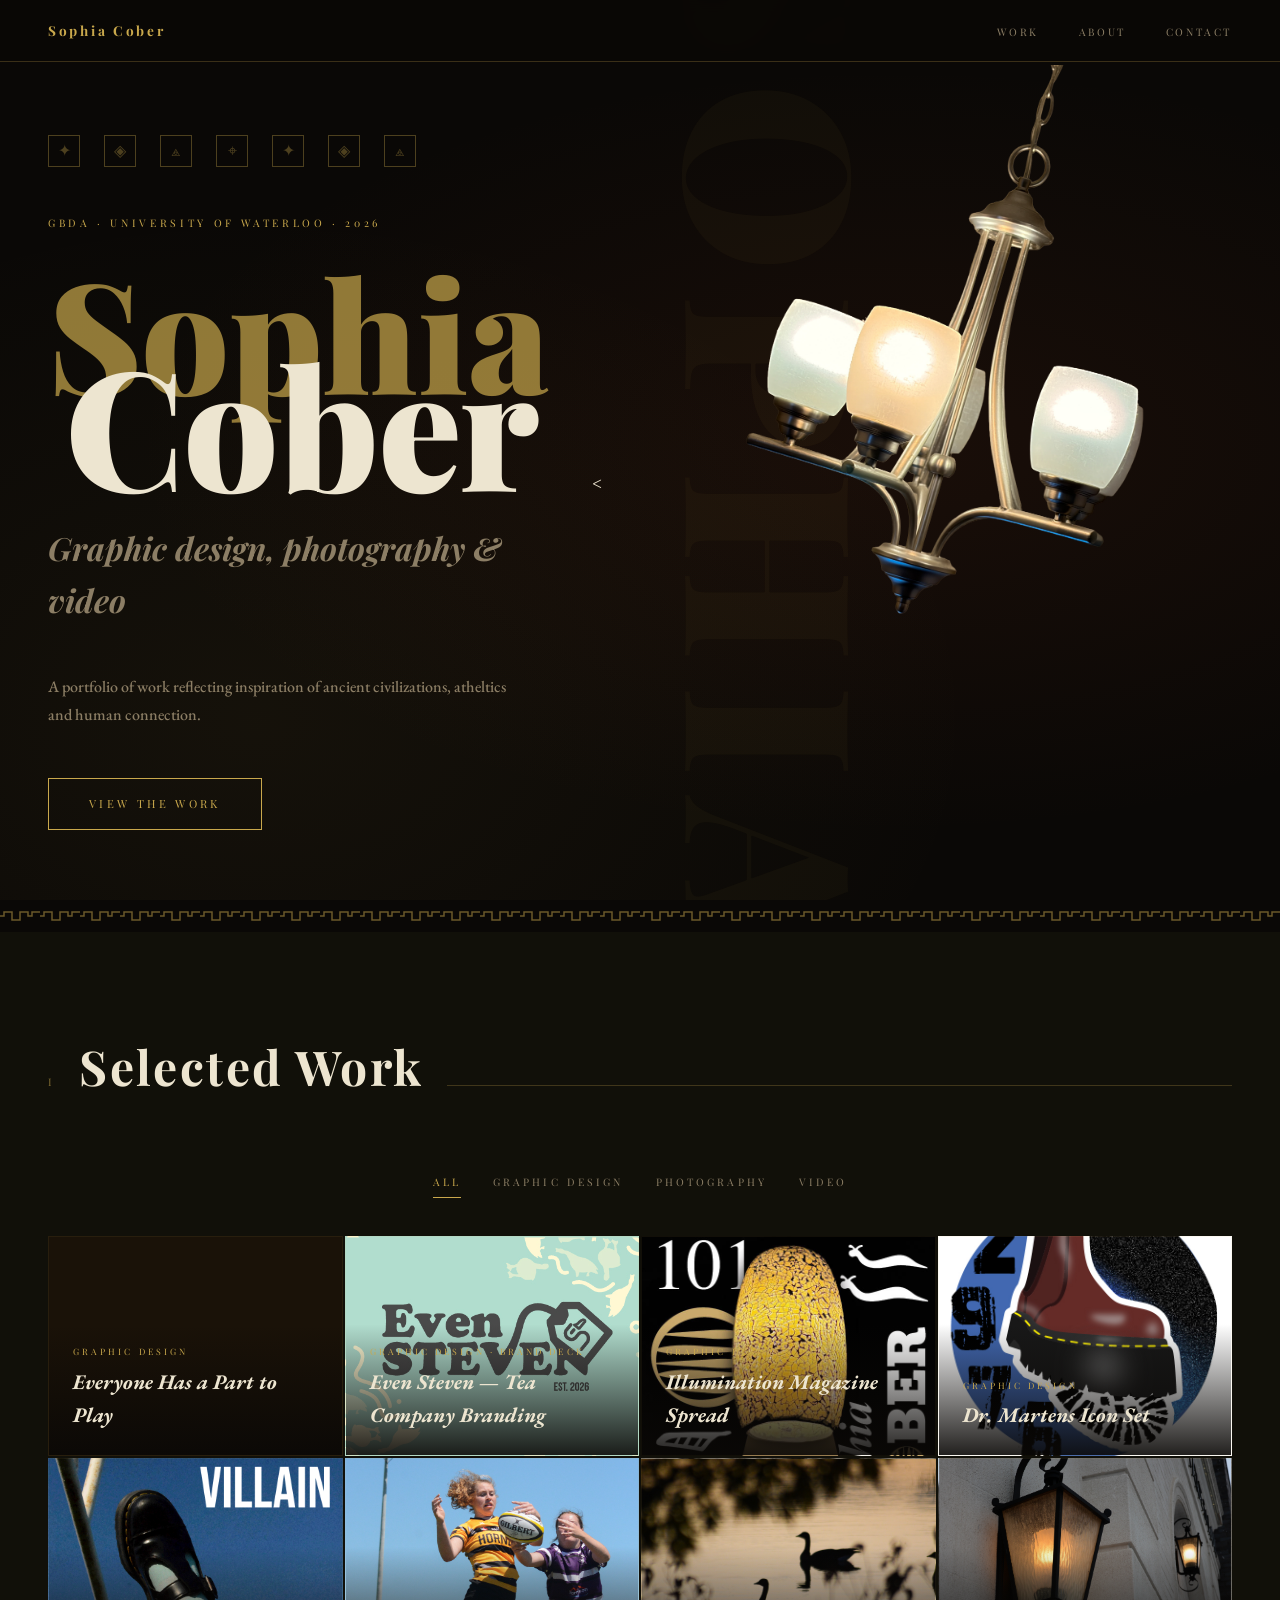
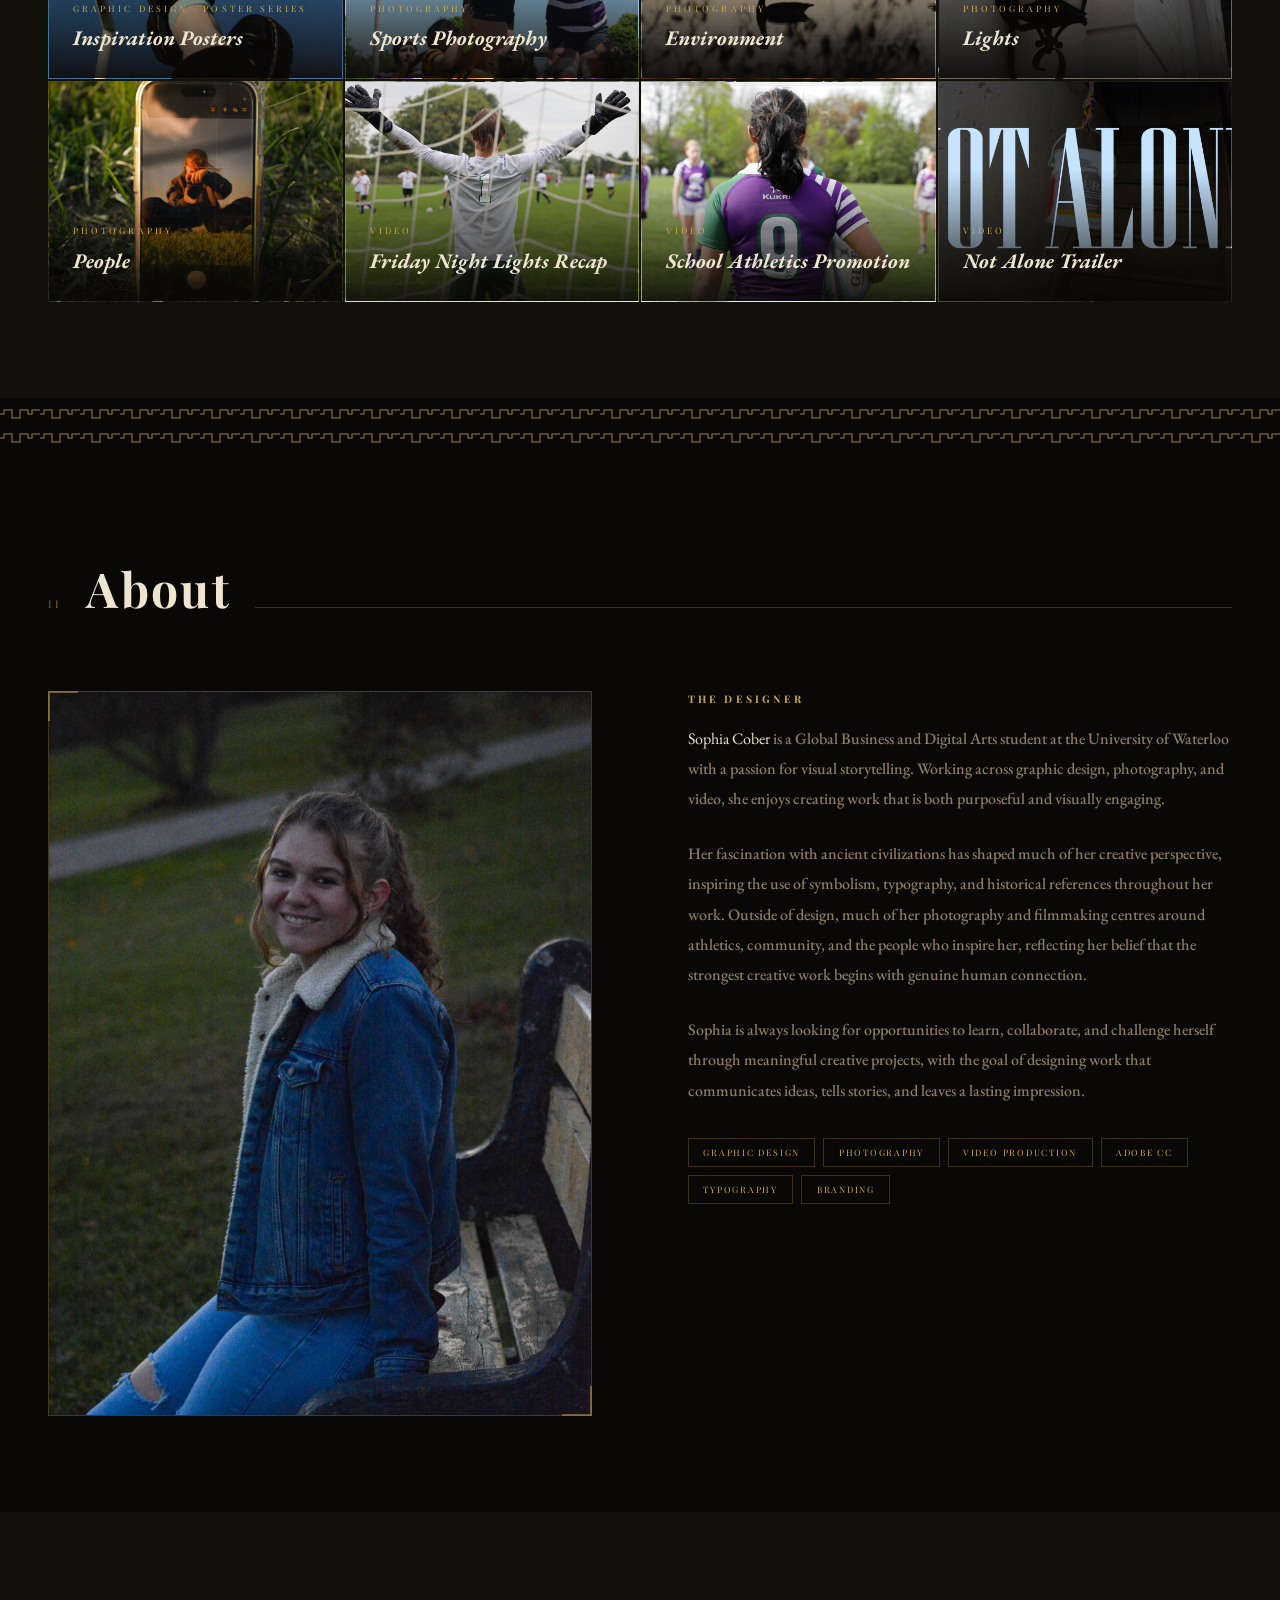
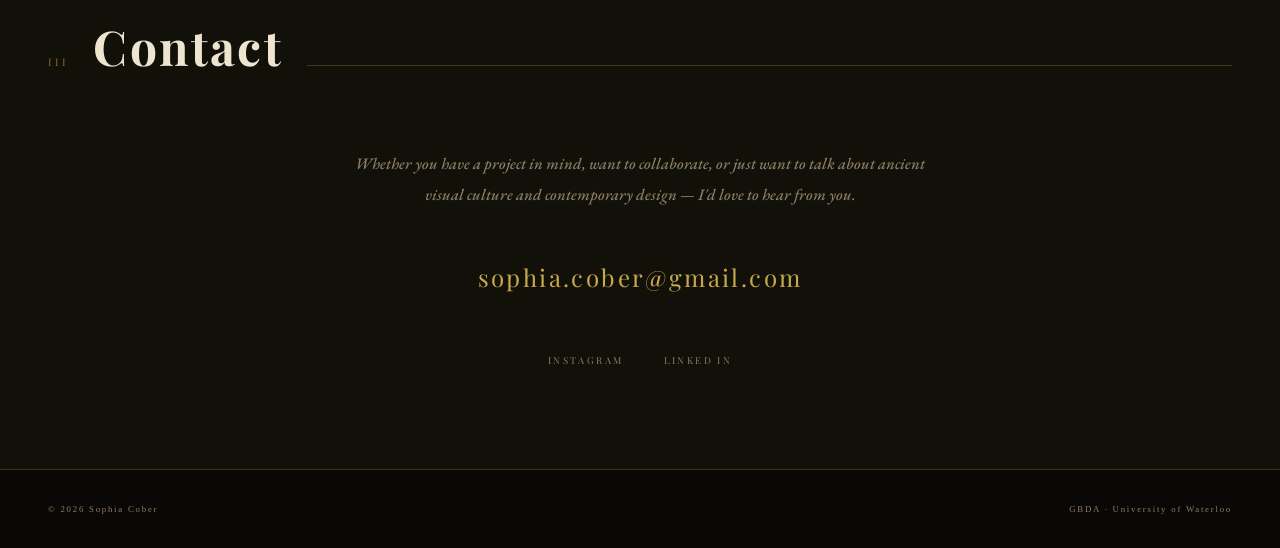
==== commit fa47e170: "new portfolio" ====
--- a/index.html
+++ b/index.html
@@ -103,13 +103,18 @@
 
   /* HERO */
   .hero {
-    min-height: 100vh;
-    display: flex;
-    flex-direction: column;
-    justify-content: center;
-    padding: 8rem 3rem 4rem;
-    position: relative;
-    overflow: hidden;
+
+  min-height: 100vh;
+
+  display: flex;
+
+  flex-direction: column;
+
+  padding: 65px 3rem 0;
+
+  position: relative;
+
+  overflow: hidden;
   }
 
   .hero::before {
@@ -120,6 +125,141 @@
                 radial-gradient(ellipse at 20% 80%, rgba(201,168,76,0.06) 0%, transparent 50%);
     pointer-events: none;
   }
+
+  /* HERO INNER LAYOUT — text column + portrait square, side by side */
+  .hero-inner {
+
+  display: flex;
+
+  align-items: center;
+
+  justify-content: space-between;
+
+  gap: 1rem;
+
+  min-height: calc(100vh - 65px);
+
+  position: relative;
+
+  z-index: 1;
+
+}
+
+.hero-text-col {
+
+  flex: 1;
+
+  min-width: 0;
+
+  padding: 4rem 0;
+
+  position: relative;
+
+  z-index: 2;
+
+}
+
+.hero-portrait-frame {
+
+  align-self: flex-start;
+
+  flex-shrink: 0;
+
+  width: min(48vw, 680px);
+
+  height: calc(100vh - 65px);
+
+  position: relative;
+
+  display: flex;
+
+  align-items: flex-start;
+
+  justify-content: center;
+
+  background: transparent;
+
+  border: none;
+
+}
+
+.hero-portrait-frame::before,
+
+.hero-portrait-frame::after {
+
+  display: none;
+
+}
+
+.hero-portrait-frame img {
+
+  display: block;
+
+  width: 100%;
+
+  height: 100%;
+
+  object-fit: contain;
+
+  object-position: top center;
+
+}
+  .hero-portrait-label {
+    font-family: 'Cinzel', serif;
+    font-size: 0.6rem;
+    letter-spacing: 0.2em;
+    color: var(--text-muted);
+    text-align: center;
+    padding: 1rem;
+  }
+
+  @media (max-width: 900px) {
+
+  .hero {
+
+    padding: 65px 1.5rem 3rem;
+
+  }
+
+  .hero-inner {
+
+    flex-direction: column;
+
+    align-items: center;
+
+    min-height: auto;
+
+  }
+
+  .hero-text-col {
+
+    width: 100%;
+
+    padding: 4rem 0 1rem;
+
+  }
+
+  .hero-portrait-frame {
+
+    width: min(100%, 560px);
+
+    height: auto;
+
+    align-self: center;
+
+  }
+
+  .hero-portrait-frame img {
+
+    width: 100%;
+
+    height: auto;
+
+    object-fit: contain;
+
+  }
+
+}
 
   /* CUSTOM ALPHABET PLACEHOLDER STRIP */
   .alphabet-strip {
@@ -551,6 +691,12 @@
     font-size: 0.6rem;
     letter-spacing: 0.2em;
   }
+  .about-image {
+  width: 100%;
+  height: 100%;
+  object-fit: cover;
+  display: block;
+}
 
   /* Greek key corner decoration */
   .about-image-frame::before,
@@ -698,28 +844,42 @@
 <section class="hero" id="hero">
   <div class="hero-deco" aria-hidden="true">SOPHIA</div>
 
-  <!-- CUSTOM ALPHABET STRIP -->
-  <!-- Replace each .glyph-slot with <img src="images/glyph-X.png" alt="" width="32" height="32"> once you have your alphabet exported -->
-  <div class="alphabet-strip" aria-hidden="true">
-    <div class="glyph-slot">✦</div>
-    <div class="glyph-slot">◈</div>
-    <div class="glyph-slot">⟁</div>
-    <div class="glyph-slot">⌖</div>
-    <div class="glyph-slot">✦</div>
-    <div class="glyph-slot">◈</div>
-    <div class="glyph-slot">⟁</div>
+  <div class="hero-inner">
+    <div class="hero-text-col">
+      <!-- CUSTOM ALPHABET STRIP -->
+      <!-- Replace each .glyph-slot with <img src="images/glyph-X.png" alt="" width="32" height="32"> once you have your alphabet exported -->
+      <div class="alphabet-strip" aria-hidden="true">
+        <div class="glyph-slot">✦</div>
+        <div class="glyph-slot">◈</div>
+        <div class="glyph-slot">⟁</div>
+        <div class="glyph-slot">⌖</div>
+        <div class="glyph-slot">✦</div>
+        <div class="glyph-slot">◈</div>
+        <div class="glyph-slot">⟁</div>
+      </div>
+
+      <p class="hero-eyebrow">GBDA · University of Waterloo · 2026</p>
+      <h1 class="hero-title">
+        <span class="name-first">Sophia</span>
+        <span class="name-last">Cober</span>
+      </h1>
+      <p class="hero-subtitle">Graphic design, photography &amp; video</p>
+      <p class="hero-desc">
+        A portfolio of work reflecting inspiration of ancient civilizations, atheltics and human connection.
+      </p>
+      <a href="#work" class="hero-cta">View the work</a>
+    </div>
+
+    <!-- BIG SQUARE PLACEHOLDER, beside the name.
+         Once you have a transparent-background PNG, replace the line below with:
+         <img src="images/hero-portrait.png" alt="Sophia Cober" style="width:100%;height:100%;object-fit:contain;">
+         Using an <img> (not a CSS background) keeps the transparency intact. -->
+    <<div class="hero-portrait-frame">
+
+  <img src="images/hero-portrait.png" alt="Sophia Cober">
+
+</div>
   </div>
-
-  <p class="hero-eyebrow">GBDA · University of Waterloo · 2026</p>
-  <h1 class="hero-title">
-    <span class="name-first">Sophia</span>
-    <span class="name-last">Cober</span>
-  </h1>
-  <p class="hero-subtitle">Graphic design, photography &amp; video</p>
-  <p class="hero-desc">
-    A portfolio of work reflecting inspiration of ancient civilizations and creativity.
-  </p>
-  <a href="#work" class="hero-cta">View the work</a>
 </section>
 
 <!-- MEANDER DIVIDER -->
@@ -760,43 +920,24 @@
       </div>
     </div>
 
-    <!-- CARD 1 -->
-    <div class="work-card gd" data-index="1">
-      <div class="work-card-img-placeholder">Add image — aegis-branding.jpg</div>
+    <!-- CARD 1 — renamed from "The Silly Goose Branding", now a brand slide deck -->
+    <div class="work-card gd" data-index="1" style="background-image:url('images/even-steven-01.jpg'); background-size:cover; background-position:center;">
       <div class="work-card-body">
-        <p class="work-card-cat">Graphic Design</p>
-        <p class="work-card-title">Aegis Branding</p>
+        <p class="work-card-cat">Graphic Design · Brand Deck</p>
+        <p class="work-card-title">Even Steven — Tea Company Branding</p>
       </div>
     </div>
 
     <!-- CARD 2 -->
-    <div class="work-card gd" data-index="2">
-      <div class="work-card-img-placeholder">Add image — goose-branding.jpg</div>
-      <div class="work-card-body">
-        <p class="work-card-cat">Graphic Design</p>
-        <p class="work-card-title">The Silly Goose Branding</p>
-      </div>
-    </div>
-
-    <!-- CARD 3 -->
-    <div class="work-card gd" data-index="3">
-      <div class="work-card-img-placeholder">Add image — rainbow-tshirts.jpg</div>
-      <div class="work-card-body">
-        <p class="work-card-cat">Graphic Design</p>
-        <p class="work-card-title">Rainbow T-Shirt Series</p>
-      </div>
-    </div>
-
-    <!-- CARD 4 -->
-    <div class="work-card gd" data-index="4" style="background-image:url('images/magazine-01.jpg'); background-size:cover; background-position:center;">
+    <div class="work-card gd" data-index="2" style="background-image:url('images/magazine-01.jpg'); background-size:cover; background-position:center;">
       <div class="work-card-body">
         <p class="work-card-cat">Graphic Design</p>
         <p class="work-card-title">Illumination Magazine Spread</p>
       </div>
     </div>
 
-    <!-- CARD 5 -->
-    <div class="work-card gd" data-index="5"
+    <!-- CARD 3 -->
+    <div class="work-card gd" data-index="3"
       style="background-image:url('images/dr-martens-icons-01.jpg'); background-size:cover; background-position:center;">
       <div class="work-card-body">
         <p class="work-card-cat">Graphic Design</p>
@@ -804,59 +945,147 @@
       </div>
     </div>
 
-    <!-- CARD 6 — NEW -->
-    <div class="work-card gd" data-index="6">
-      <div class="work-card-img-placeholder">Add image — labours-of-heracles.jpg</div>
+    <!-- CARD 4 — NEW: inspiration poster series -->
+    <div class="work-card gd" data-index="4" style="background-image:url('images/inspiration-poster-01.jpg'); background-size:cover; background-position:center;">
       <div class="work-card-body">
-        <p class="work-card-cat">Graphic Design</p>
-        <p class="work-card-title">Labours of Heracles Graphics</p>
+        <p class="work-card-cat">Graphic Design · Poster Series</p>
+        <p class="work-card-title">Inspiration Posters</p>
       </div>
     </div>
 
-    <!-- CARD 7 -->
-    <div class="work-card photo" data-index="7" style="background-image:url('images/rugby-lineout.jpg'); background-size:cover; background-position:center;">
+    <!-- CARD 5 -->
+    <div class="work-card photo" data-index="5" style="background-image:url('images/rugby-lineout.jpg'); background-size:cover; background-position:center;">
       <div class="work-card-body">
         <p class="work-card-cat">Photography</p>
         <p class="work-card-title">Sports Photography</p>
       </div>
     </div>
 
-    <!-- CARD 8 — renamed from Chandelier -->
-    <div class="work-card photo" data-index="8">
-      <div class="work-card-img-placeholder">Add image — illumination.jpg</div>
+    <!-- CARD 6 — NEW: Environment photography -->
+    <div class="work-card photo" data-index="6" style="background-image:url('images/environment-04.jpg'); background-size:cover; background-position:center;">
       <div class="work-card-body">
         <p class="work-card-cat">Photography</p>
-        <p class="work-card-title">Photography</p>
+        <p class="work-card-title">Environment</p>
       </div>
     </div>
 
-    <!-- CARD 9 -->
-    <div class="work-card video" data-index="9" style="background-image:url('videos/friday-night-lights.mp4'); background-size:cover; background-position:center;">
+    <!-- CARD 7 — NEW: Lights photography -->
+    <div class="work-card photo" data-index="7" style="background-image:url('images/lights-05.jpg'); background-size:cover; background-position:center;">
       <div class="work-card-body">
-        <p class="work-card-cat">Video</p>
-        <p class="work-card-title">Friday Night Lights Recap</p>
+        <p class="work-card-cat">Photography</p>
+        <p class="work-card-title">Lights</p>
       </div>
     </div>
 
-    <!-- CARD 10 -->
-    <div class="work-card video" data-index="10" style="background-image:url('videos/video-promotion.mp4'); background-size:cover; background-position:center;">
+    <!-- CARD 8 — NEW: People photography -->
+    <div class="work-card photo" data-index="8" style="background-image:url('images/people-02.jpg'); background-size:cover; background-position:center;">
       <div class="work-card-body">
-        <p class="work-card-cat">Video</p>
-        <p class="work-card-title">School Athletics Promotion</p>
+        <p class="work-card-cat">Photography</p>
+        <p class="work-card-title">People</p>
       </div>
     </div>
 
+    <!-- CARD 9 -->
+    <div
+
+  class="work-card video"
+
+  data-index="9"
+
+  style="
+
+    background-image: url('images/friday-night-lights-thumbnail.jpg');
+
+    background-size: cover;
+
+    background-position: center;
+
+  "
+
+>
+
+  <div class="work-card-body">
+
+    <p class="work-card-cat">Video</p>
+
+    <p class="work-card-title">Friday Night Lights Recap</p>
+
+  </div>
+
+</div>
+
+    <!-- CARD 10 -->
+   <div
+
+  class="work-card video"
+
+  data-index="10"
+
+  style="
+
+    background-image: url('images/video-promotion-thumbnail.jpg');
+
+    background-size: cover;
+
+    background-position: center;
+
+  "
+
+>
+
+  <div class="work-card-body">
+
+    <p class="work-card-cat">Video</p>
+
+    <p class="work-card-title">School Athletics Promotion</p>
+
+  </div>
+
+</div>
+
     <!-- CARD 11 — NEW -->
-    <div class="work-card video" data-index="11">
-      <div class="work-card-img-placeholder">Add image — horror-trailer.jpg</div>
-      <div class="work-card-body">
-        <p class="work-card-cat">Video</p>
-        <p class="work-card-title">Not Alone Trailer</p>
-      </div>
-    </div>
+<div
+
+  class="work-card video"
+
+  data-index="11"
+
+  style="
+
+    background-image: url('images/not-alone-thumbnail.jpg');
+
+    background-size: cover;
+
+    background-position: center;
+
+  "
+
+>
+
+  <div class="work-card-body">
+
+    <p class="work-card-cat">Video</p>
+
+    <p class="work-card-title">Not Alone Trailer</p>
 
   </div>
+
+</div>
 </section>
+
+<!-- MEANDER DIVIDER -->
+<div class="meander" aria-hidden="true">
+  <svg width="100%" height="16" xmlns="http://www.w3.org/2000/svg" preserveAspectRatio="none">
+    <defs>
+      <pattern id="meander3" x="0" y="0" width="40" height="16" patternUnits="userSpaceOnUse">
+        <path d="M0,8 L4,8 L4,4 L12,4 L12,12 L20,12 L20,4 L28,4 L28,8 L32,8 L32,4 L40,4"
+              fill="none" stroke="#C9A84C" stroke-width="1.5"/>
+      </pattern>
+    </defs>
+    <rect width="100%" height="16" fill="url(#meander3)"/>
+  </svg>
+</div>
+
 
 <!-- MEANDER DIVIDER -->
 <div class="meander" aria-hidden="true">
@@ -880,25 +1109,33 @@
   </div>
 
   <div class="about-inner">
-    <div class="about-image-frame">
-      <!-- Replace this div content with: <img src="images/portrait.jpg" alt="Sophia Cober" style="width:100%;height:100%;object-fit:cover;"> -->
-      <span style="font-family:'Cinzel',serif;font-size:0.6rem;letter-spacing:0.2em;color:var(--text-muted);">Your portrait here</span>
-    </div>
+  <div class="about-image-frame">
+
+  <img
+
+    src="images/portrait.jpg"
+
+    alt="Portrait of Sophia Cober"
+
+    class="about-image"
+
+  >
+
+</div>
 
     <div class="about-text">
       <h3>The Designer</h3>
       <p>
-        <strong>Sophia Cober</strong> is a second-year Global Business and Digital Arts student 
-        at the University of Waterloo, working to communicate stories and values through design 
-        content creation.
-      </p>
-      <p>
-        <!-- Write your own bio here — keep it personal and specific to you -->
-        A lot of my work draws from my passions of athletics, social values and ancient civilizations.
-      </p>
-      <p>
-        Currently open to internships, freelance projects, and creative collaborations.
-      </p>
+  <strong>Sophia Cober</strong> is a Global Business and Digital Arts student at the University of Waterloo with a passion for visual storytelling. Working across graphic design, photography, and video, she enjoys creating work that is both purposeful and visually engaging.
+</p>
+
+<p>
+  Her fascination with ancient civilizations has shaped much of her creative perspective, inspiring the use of symbolism, typography, and historical references throughout her work. Outside of design, much of her photography and filmmaking centres around athletics, community, and the people who inspire her, reflecting her belief that the strongest creative work begins with genuine human connection.
+</p>
+
+<p>
+  Sophia is always looking for opportunities to learn, collaborate, and challenge herself through meaningful creative projects, with the goal of designing work that communicates ideas, tells stories, and leaves a lasting impression.
+</p>
 
       <div class="skills-list">
         <span class="skill-tag">Graphic Design</span>
@@ -927,7 +1164,7 @@
     </p>
 
     <!-- Replace with your actual email -->
-    <a href="mailto:bobiacobra@gmail.com" class="contact-email">bobiacobra@gmail.com</a>
+    <a href="mailto:bobiacobra@gmail.com" class="contact-email">sophia.cober@gmail.com</a>
 
     <ul class="social-links">
       <li><a href="https://instagram.com/sophiacober.designs">Instagram</a></li>
@@ -975,7 +1212,7 @@
     { // 0
       title: "Everyone Has a Part to Play",
       cat: "Graphic Design · Poster Series",
-      desc: "A five-poster series exploring community in a school grades K-12 — each poster represents one school ending with the whole campus as one. The colour is on brand with the school's chosen palette, and this piece was published and put up in the Alumni Way Hallway at Hillfield Strathallan College.",
+      desc: "A five-poster series exploring community across a K–12 school, with each poster representing one grade division before culminating in a final poster of the whole campus as one. The palette stays true to the school's brand colours, and the series was published and installed permanently in the Alumni Way Hallway at Hillfield Strathallan College.",
       media: [
         { type: "image", src: "images/poster-01.jpg", ratio: "5217/8000" },
         { type: "image", src: "images/poster-02.jpg", ratio: "5217/8000" },
@@ -984,27 +1221,23 @@
         { type: "image", src: "images/poster-05.jpg", ratio: "5217/8000" }
       ]
     },
-    { // 1
-      title: "Aegis Branding",
-      cat: "Graphic Design",
+    { // 1 — renamed from Goose Branding; presented as a slide-deck (arrow through the brand deck slides)
+      title: "Even Steven — Tea Company Branding",
+      cat: "Graphic Design · Brand Deck",
+      desc: "A fair-trade, all-natural tea brand built around Even Steven, a goose spotted often around campus who was always kind but a little shy and wary. That contrast, warm but guarded, shapes the whole system: an organic wordmark, a simplified goose mark, a botanical pattern, and packaging mockups across a tea tin, teabag tag, and pouch label.",
+      // TODO: replace with your actual deck slide filenames, in order (cover, palette, wordmark, logo, pattern, mockups, etc.)
       media: [
-        { type: "image", src: "images/aegis-01.jpg" },
-        { type: "image", src: "images/aegis-02.jpg" }
+        { type: "image", src: "images/even-steven-01.jpg" },
+        { type: "image", src: "images/even-steven-02.jpg" },
+        { type: "image", src: "images/even-steven-03.jpg" },
+        { type: "image", src: "images/even-steven-04.jpg" },
+        { type: "image", src: "images/even-steven-05.jpg" }
       ]
     },
     { // 2
-      title: "Goose Branding",
+      title: "Illumination Magazine Spread",
       cat: "Graphic Design",
-      media: [ { type: "image", src: "images/goose-branding-01.jpg" } ]
-    },
-    { // 3
-      title: "Rainbow T-Shirt Series",
-      cat: "Graphic Design",
-      media: [ { type: "image", src: "images/rainbow-tshirts-01.jpg" } ]
-    },
-    { // 4
-      title: "Magazine Spread",
-      cat: "Graphic Design",
+      desc: "Created as my end-of-year project during first year, Illumination reflects my personal and creative journey. Light is used as a symbol of growth, leadership, and my desire to help guide and support others. The hieroglyph-inspired elements connect to my long-standing interest in ancient civilizations. Inspired by the commemorative purpose of Egyptian cartouches, I used these forms to honour and preserve the names and identities of people who are important to me.",
       media: [ { type: "image", src: "images/magazine-01.jpg" }, 
         { type: "image", src: "images/magazine-02.jpg" },
         { type: "image", src: "images/magazine-03.jpg" },
@@ -1015,23 +1248,29 @@
         { type: "image", src: "images/magazine-08.jpg" }
       ]
     },
-    { // 5
+    { // 3
       title: "Dr. Martens Icon Set",
       cat: "Graphic Design",
-      desc: "An icon set meant to be recongnizable as the shoe brand Dr. Martens (School project Not affiliated). The colours were to evoke the boldness of the company and each position of the shoe was meant to capture the personality of the shoe. Each shoe was drawn from a real one in my personal collection and the numebrs are the model numbers used in the store.",
+      desc: "An icon set designed to be immediately recognizable as Dr. Martens (a personal/school project, not affiliated with or endorsed by the brand). The bold colour choices echo the brand's identity, and each boot's pose was chosen to capture its individual personality. Every icon was illustrated from a real pair in my own collection, and the numbers reference the actual model numbers used in-store.",
       media: [ { type: "image", src: "images/dr-martens-icons-01.jpg" }, 
         { type: "image", src: "images/dr-martens-icons-02.jpg" },
         {type: "image", src: "images/dr-martens-icons-03.jpg" }  
       ]
     },
-    { // 6
-      title: "Labours of Heracles Stickers",
-      cat: "Graphic Design",
-      media: [ { type: "image", src: "images/heracles-stickers-01.jpg" } ]
+    { // 4 — NEW
+      title: "Inspiration Posters",
+      cat: "Graphic Design · Poster Series",
+      desc: "A series of three chill, laid-back wall posters made purely for the love of the craft, each pairing a photograph with a short quote and a bold type treatment.",
+      media: [
+        { type: "image", src: "images/inspiration-poster-01.jpg" },
+        { type: "image", src: "images/inspiration-poster-02.jpg" },
+        { type: "image", src: "images/inspiration-poster-03.jpg" }
+      ]
     },
-    { // 7
+    { // 5
       title: "Sports Photography",
       cat: "Photography",
+      desc: "Photographing the Hamilton Hornets and the University of Waterloo rugby teams for teammates, families, and media use. Shot and edited using a DSLR camera, these images focus on capturing the speed, physicality, and emotion of the game, highlighting both the intensity of competition and the beauty found within the sport.",
       media: [
         { type: "image", src: "images/rugby-wide-action.jpg", ratio: "5286/3610" },
         { type: "image", src: "images/rugby-lineout.jpg", ratio: "3387/4684" },
@@ -1044,26 +1283,62 @@
         { type: "image", src: "images/rugby-scrum.jpg", ratio: "4149/2358" },
       ]
     },
-    { // 8
-      title: "Illumination",
+    { // 6 — NEW, 6 images (add a 7th here later if you want the extra environment shot)
+      title: "Environment",
       cat: "Photography",
-      media: [ { type: "image", src: "images/illumination-01.jpg" } ]
+      desc: "A collection exploring the relationship between light, architecture, and the natural world. Each image focuses on composition, atmosphere, and the quiet moments that often go unnoticed, encouraging viewers to appreciate the environments they move through every day.",
+      media: [
+        { type: "image", src: "images/environment-01.jpg" },
+        { type: "image", src: "images/environment-02.jpg" },
+        { type: "image", src: "images/environment-03.jpg" },
+        { type: "image", src: "images/environment-04.jpg" },
+        { type: "image", src: "images/environment-05.jpg" },
+        { type: "image", src: "images/environment-06.jpg" }
+      ]
+    },
+    { // 7 — NEW, 6 images
+      title: "Lights",
+      cat: "Photography",
+      desc: "An exploration of light as both a technical and emotional element in photography. Using reflections, contrast, and colour, these images experiment with how light can shape mood, guide the viewer's eye, and transform everyday scenes.",
+      media: [
+        { type: "image", src: "images/lights-01.jpg" },
+        { type: "image", src: "images/lights-02.jpg" },
+        { type: "image", src: "images/lights-03.jpg" },
+        { type: "image", src: "images/lights-04.jpg" },
+        { type: "image", src: "images/lights-05.jpg" },
+        { type: "image", src: "images/lights-06.jpg" }
+      ]
+    },
+    { // 8 — NEW, 7 images
+      title: "People",
+      cat: "Photography",
+      desc: "A mix of posed portraits, candid moments, and conceptual shots — deliberate portrait work sitting alongside the in-between, unposed moments that show range.",
+      media: [
+        { type: "image", src: "images/people-01.jpg" },
+        { type: "image", src: "images/people-03.jpg" },
+        { type: "image", src: "images/people-04.jpg" },
+        { type: "image", src: "images/people-05.jpg" },
+        { type: "image", src: "images/people-02.jpg" },
+        { type: "image", src: "images/people-06.jpg" },
+        { type: "image", src: "images/people-07.jpg" }
+      ]
     },
     { // 9
       title: "Friday Night Lights",
       cat: "Video",
-      desc: "The event was a student versus staff soccer game at my highschool where I recorded and fit together interviews and photos taken by the communcations staff to create a memerable recapturing of the event. I wanted the recap to show the spirit and community our school strives to create. It was later posted to the schools pubnlic instagram.",
+      desc: "Filmed at a student-versus-staff soccer game at my high school, this recap weaves together my own footage with interviews and photos from the communications team to capture the event's energy. The goal was to reflect the spirit and community our school strives to create, and it was later posted to the school's public Instagram.",
       media: [ { type: "video", src: "videos/friday-night-lights.mp4" } ]
     },
     { // 10
       title: "Video Promotion",
       cat: "Video",
-      desc: "This video promotes the athletics program at Hillfield Strathallan College highlighting the pride those who praticipate carry. This was an independent project from start to finish used for internal advertising in the school itself. Tool used to edit were Premiere Pro.",
+      desc: "An independent video promoting the athletics program at Hillfield Strathallan College, highlighting the pride participants carry for their teams. Shot, directed, and edited start to finish for internal advertising within the school, using Adobe Premiere Pro.",
       media: [ { type: "video", src: "videos/video-promotion.mp4" } ]
     },
     { // 11
-      title: "Horror Trailer",
+      title: "Not Alone Trailer",
       cat: "Video",
+      desc: "Created as a school project that challenged us to reimagine an existing film in a completely different genre, this trailer transforms Home Alone into a psychological horror. I acted, filmed, edited, and designed the soundscape in its entirety, using pacing, lighting, and audio to create tension while paying homage to the original film. Even iconic moments, such as the line 'Keep the change, ya filthy animal,' were reimagined with a darker context to reinforce the horror atmosphere. Music includes 'Rockin' Around the Christmas Tree,' written by Johnny Marks and originally recorded by Brenda Lee.",
       media: [ { type: "video", src: "videos/horror-trailer.mp4" } ]
     }
   ];
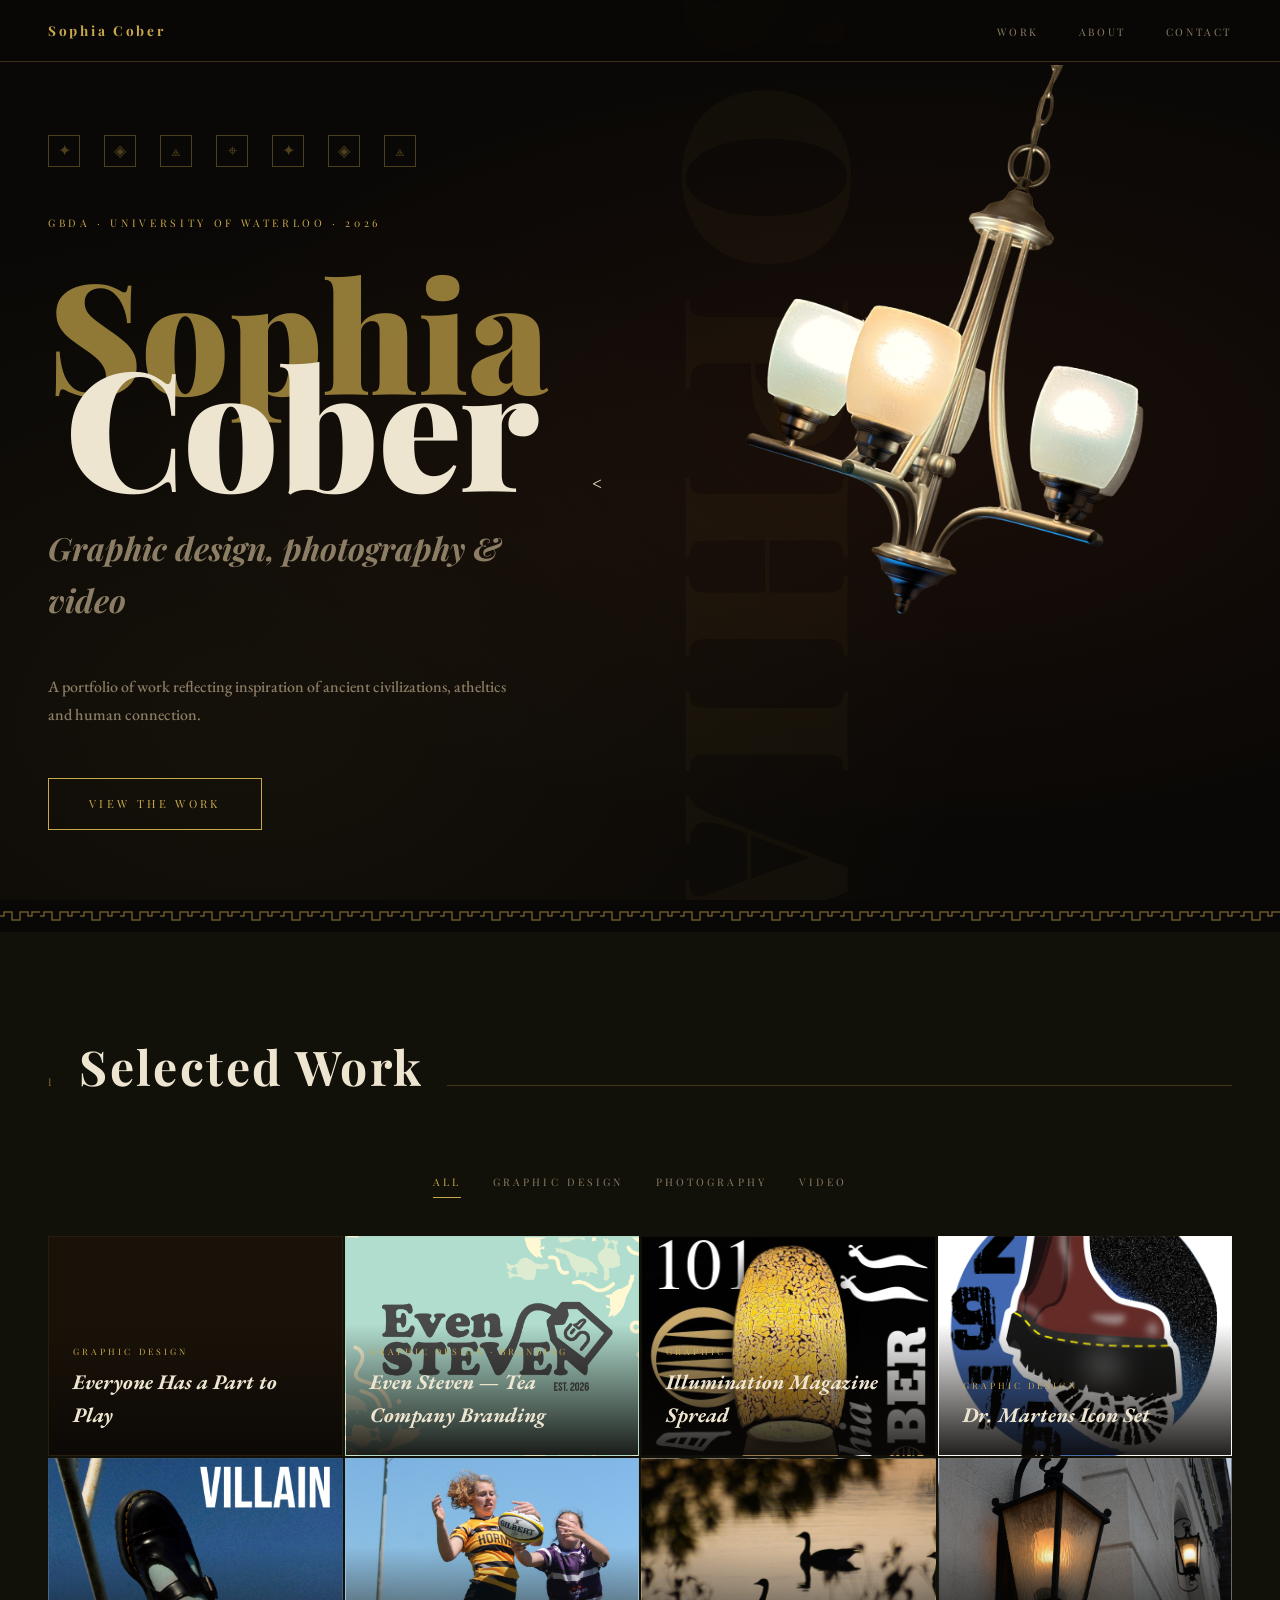
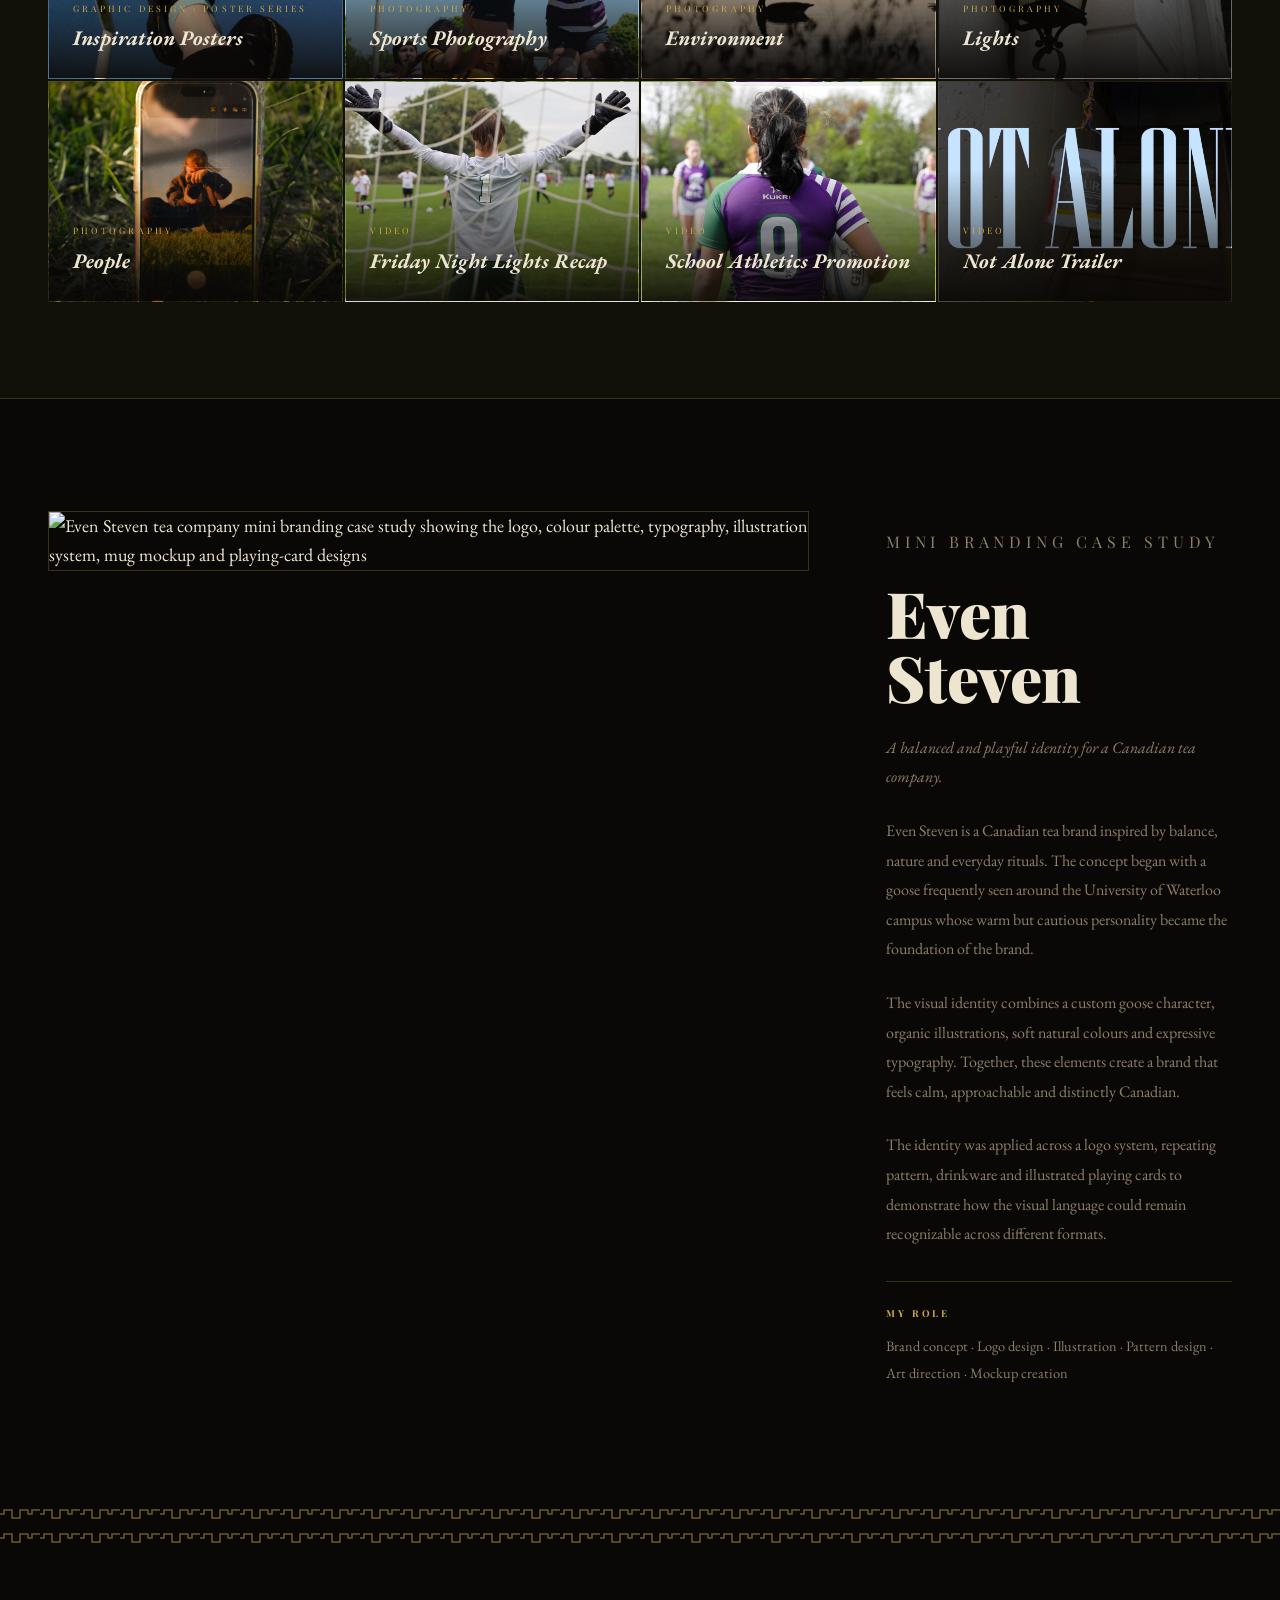
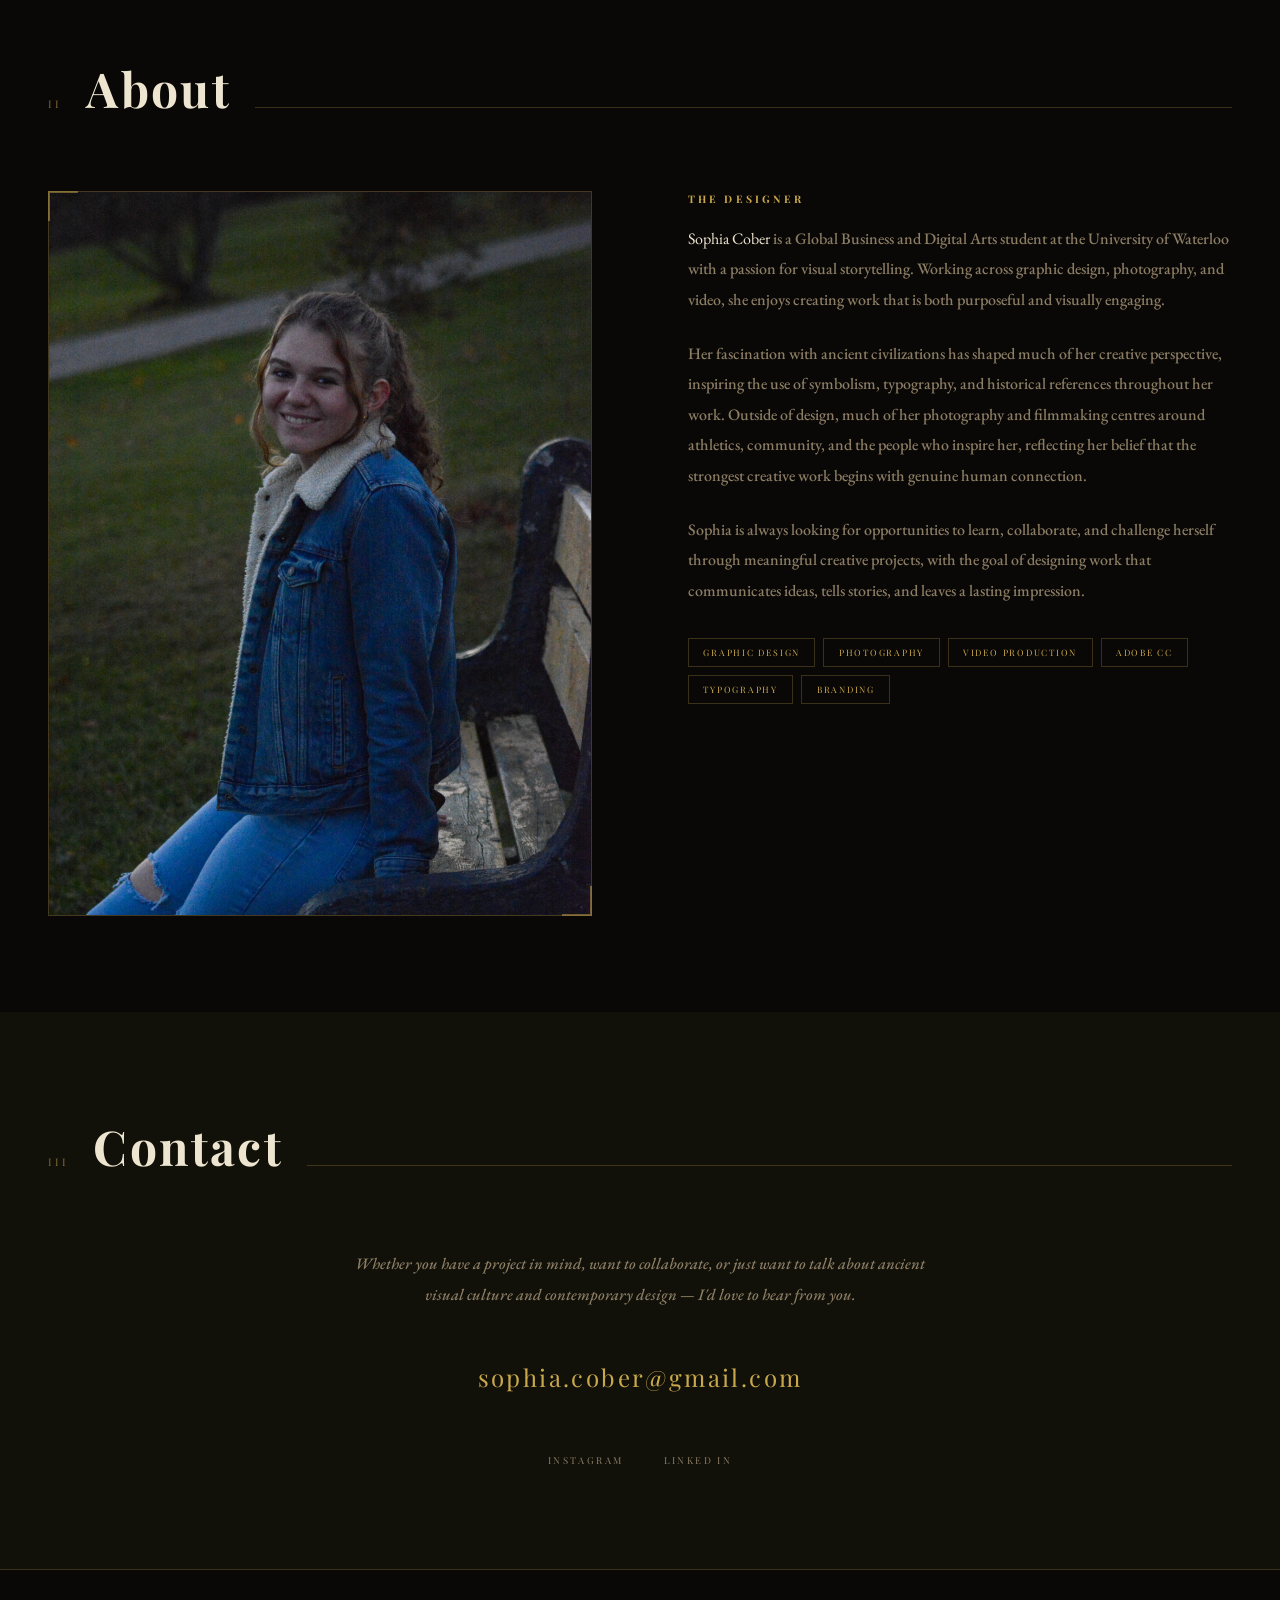
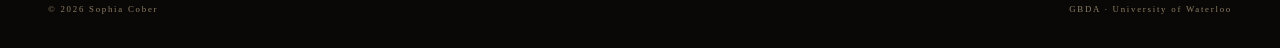
==== commit 2c9e2777: "Update index.html" ====
--- a/index.html
+++ b/index.html
@@ -666,6 +666,119 @@
     font-style: italic;
     color: var(--text);
   }
+ 
+/* EVEN STEVEN CASE STUDY */
+#even-steven-case-study {
+
+  scroll-margin-top: 80px;
+
+}
+.brand-case-study {
+  background: var(--black);
+  padding: 7rem 3rem;
+  border-top: 1px solid var(--border);
+}
+
+.brand-case-study-inner {
+  width: min(1400px, 100%);
+  margin: 0 auto;
+  display: grid;
+  grid-template-columns: minmax(0, 1.65fr) minmax(300px, 0.75fr);
+  gap: clamp(3rem, 6vw, 7rem);
+  align-items: start;
+}
+
+.brand-case-study-visual {
+  width: 100%;
+}
+
+.brand-case-study-visual img {
+  display: block;
+  width: 100%;
+  height: auto;
+  border: 1px solid var(--border);
+}
+
+.brand-case-study-info {
+  position: sticky;
+  top: 110px;
+  padding-top: 1rem;
+}
+
+.brand-case-study-label {
+  font-family: 'Playfair Display', Georgia, serif;
+  font-size: 0.6rem;
+  letter-spacing: 0.3em;
+  text-transform: uppercase;
+  color: var(--gold);
+  margin-bottom: 1rem;
+}
+
+.brand-case-study-title {
+  font-family: 'Playfair Display', Georgia, serif;
+  font-size: clamp(2.5rem, 5vw, 4.5rem);
+  font-weight: 900;
+  line-height: 1;
+  color: var(--text);
+  margin-bottom: 1.5rem;
+}
+
+.brand-case-study-subtitle {
+  font-family: 'EB Garamond', Georgia, serif;
+  font-size: 1.25rem;
+  font-style: italic;
+  color: var(--gold-light);
+  margin-bottom: 2rem;
+}
+
+.brand-case-study-info p {
+  color: var(--text-muted);
+  font-size: 1rem;
+  line-height: 1.85;
+  margin-bottom: 1.5rem;
+}
+
+.brand-case-study-info strong {
+  color: var(--text);
+  font-weight: 600;
+}
+
+.brand-case-study-role {
+  padding-top: 1.5rem;
+  margin-top: 2rem;
+  border-top: 1px solid var(--border);
+}
+
+.brand-case-study-role h4 {
+  font-family: 'Playfair Display', Georgia, serif;
+  font-size: 0.6rem;
+  letter-spacing: 0.3em;
+  text-transform: uppercase;
+  color: var(--gold);
+  margin-bottom: 0.75rem;
+}
+
+.brand-case-study-role p {
+  font-size: 0.9rem;
+  margin-bottom: 0;
+}
+
+@media (max-width: 900px) {
+  .brand-case-study {
+    padding: 5rem 1.5rem;
+  }
+
+  .brand-case-study-inner {
+    grid-template-columns: 1fr;
+    gap: 3rem;
+  }
+
+  .brand-case-study-info {
+    position: static;
+    order: -1;
+    padding-top: 0;
+  }
+}
 
   /* ABOUT */
   #about { background: var(--black); }
@@ -920,13 +1033,22 @@
       </div>
     </div>
 
-    <!-- CARD 1 — renamed from "The Silly Goose Branding", now a brand slide deck -->
-    <div class="work-card gd" data-index="1" style="background-image:url('images/even-steven-01.jpg'); background-size:cover; background-position:center;">
-      <div class="work-card-body">
-        <p class="work-card-cat">Graphic Design · Brand Deck</p>
-        <p class="work-card-title">Even Steven — Tea Company Branding</p>
-      </div>
-    </div>
+    <!-- CARD 1 — EVEN STEVEN -->
+<a
+  class="work-card gd"
+  href="#even-steven-case-study"
+  style="
+    background-image: url('images/even-steven-01.jpg');
+    background-size: cover;
+    background-position: center;
+    text-decoration: none;
+  "
+>
+  <div class="work-card-body">
+    <p class="work-card-cat">Graphic Design · Branding</p>
+    <p class="work-card-title">Even Steven — Tea Company Branding</p>
+  </div>
+</a>
 
     <!-- CARD 2 -->
     <div class="work-card gd" data-index="2" style="background-image:url('images/magazine-01.jpg'); background-size:cover; background-position:center;">
@@ -1071,6 +1193,60 @@
   </div>
 
 </div>
+
+</div>
+
+</section>
+<!-- EVEN STEVEN BRAND CASE STUDY -->
+<section class="brand-case-study" id="even-steven-case-study">
+  <div class="brand-case-study-inner">
+
+    <div class="brand-case-study-visual">
+      <img
+        src="images/even-steven-case-study.jpg"
+        alt="Even Steven tea company mini branding case study showing the logo, colour palette, typography, illustration system, mug mockup and playing-card designs"
+      >
+    </div>
+
+    <aside class="brand-case-study-info">
+      <p class="brand-case-study-label">Mini Branding Case Study</p>
+
+      <h2 class="brand-case-study-title">Even Steven</h2>
+
+      <p class="brand-case-study-subtitle">
+        A balanced and playful identity for a Canadian tea company.
+      </p>
+
+      <p>
+        Even Steven is a Canadian tea brand inspired by balance, nature and
+        everyday rituals. The concept began with a goose frequently seen around
+        the University of Waterloo campus whose warm but cautious personality
+        became the foundation of the brand.
+      </p>
+
+      <p>
+        The visual identity combines a custom goose character, organic
+        illustrations, soft natural colours and expressive typography. Together,
+        these elements create a brand that feels calm, approachable and distinctly
+        Canadian.
+      </p>
+
+      <p>
+        The identity was applied across a logo system, repeating pattern,
+        drinkware and illustrated playing cards to demonstrate how the visual
+        language could remain recognizable across different formats.
+      </p>
+
+      <div class="brand-case-study-role">
+        <h4>My Role</h4>
+        <p>
+          Brand concept · Logo design · Illustration · Pattern design ·
+          Art direction · Mockup creation
+        </p>
+      </div>
+    </aside>
+
+  </div>
 </section>
 
 <!-- MEANDER DIVIDER -->
@@ -1222,16 +1398,14 @@
       ]
     },
     { // 1 — renamed from Goose Branding; presented as a slide-deck (arrow through the brand deck slides)
-      title: "Even Steven — Tea Company Branding",
+      title: "Even Steven — Tea Company Mini Branding Case Study",
       cat: "Graphic Design · Brand Deck",
       desc: "A fair-trade, all-natural tea brand built around Even Steven, a goose spotted often around campus who was always kind but a little shy and wary. That contrast, warm but guarded, shapes the whole system: an organic wordmark, a simplified goose mark, a botanical pattern, and packaging mockups across a tea tin, teabag tag, and pouch label.",
       // TODO: replace with your actual deck slide filenames, in order (cover, palette, wordmark, logo, pattern, mockups, etc.)
       media: [
         { type: "image", src: "images/even-steven-01.jpg" },
-        { type: "image", src: "images/even-steven-02.jpg" },
-        { type: "image", src: "images/even-steven-03.jpg" },
-        { type: "image", src: "images/even-steven-04.jpg" },
-        { type: "image", src: "images/even-steven-05.jpg" }
+        { type: "image", src: "images/even-steven-case-study.jpg"}
+        
       ]
     },
     { // 2
@@ -1431,9 +1605,11 @@
     renderMedia();
   }
 
-  document.querySelectorAll('.work-card').forEach(card => {
-    card.addEventListener('click', () => openLightbox(parseInt(card.dataset.index, 10)));
+  document.querySelectorAll('.work-card[data-index]').forEach(card => {
+  card.addEventListener('click', () => {
+    openLightbox(parseInt(card.dataset.index, 10));
   });
+});
 
   document.getElementById('lightboxClose').addEventListener('click', closeLightbox);
   nextBtn.addEventListener('click', (e) => { e.stopPropagation(); nextMedia(); });
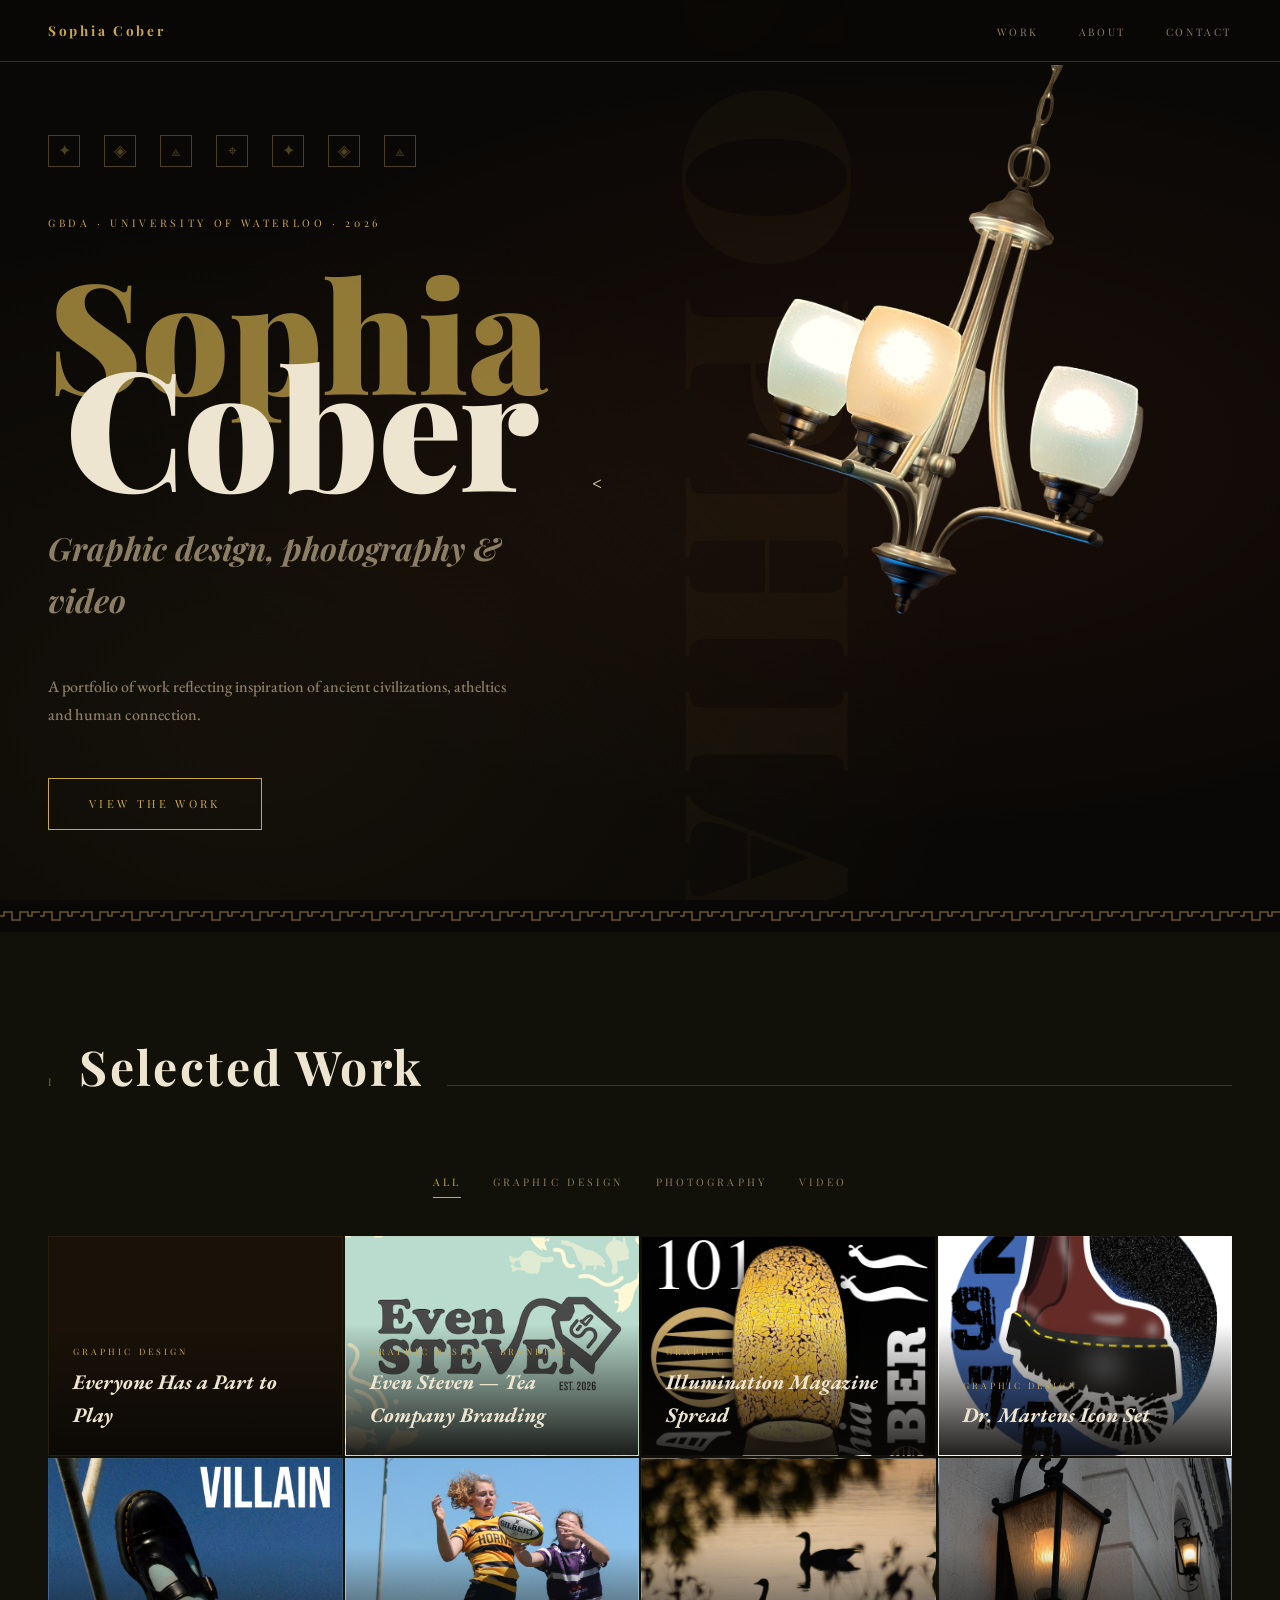
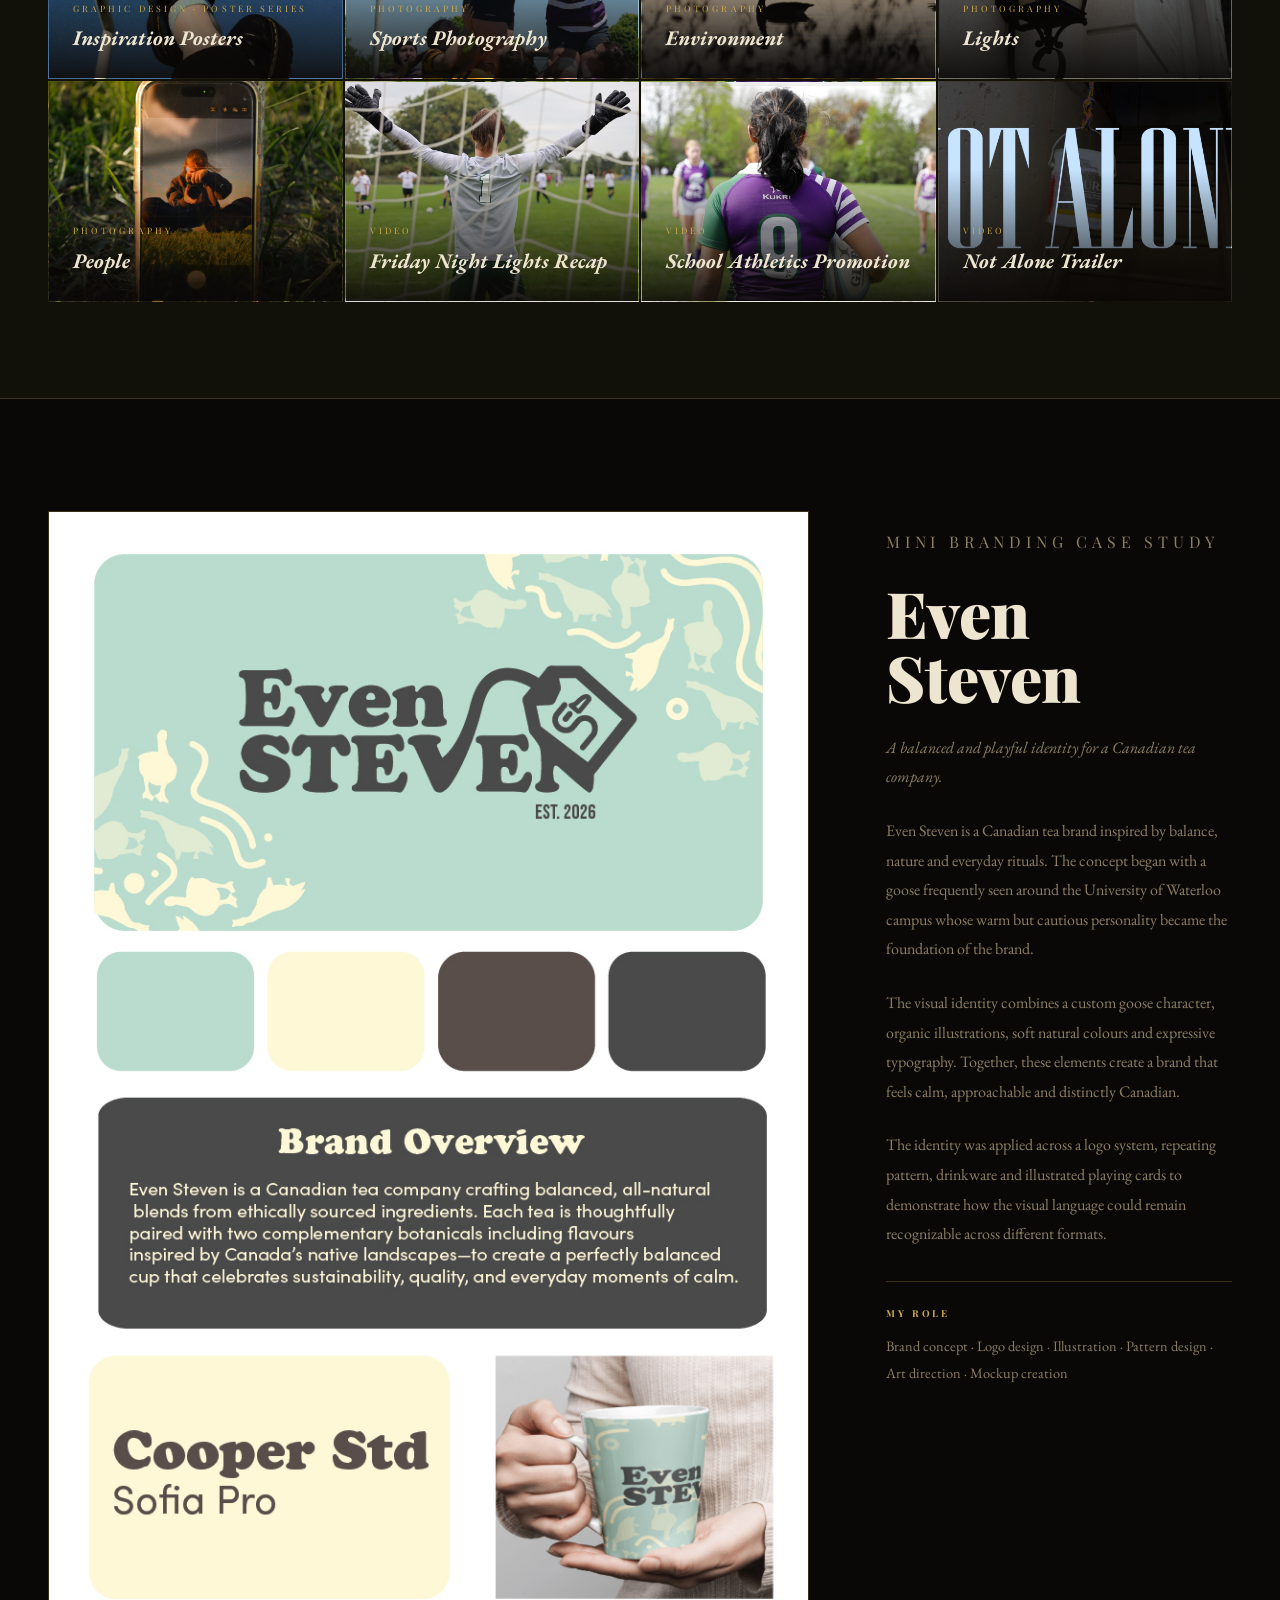
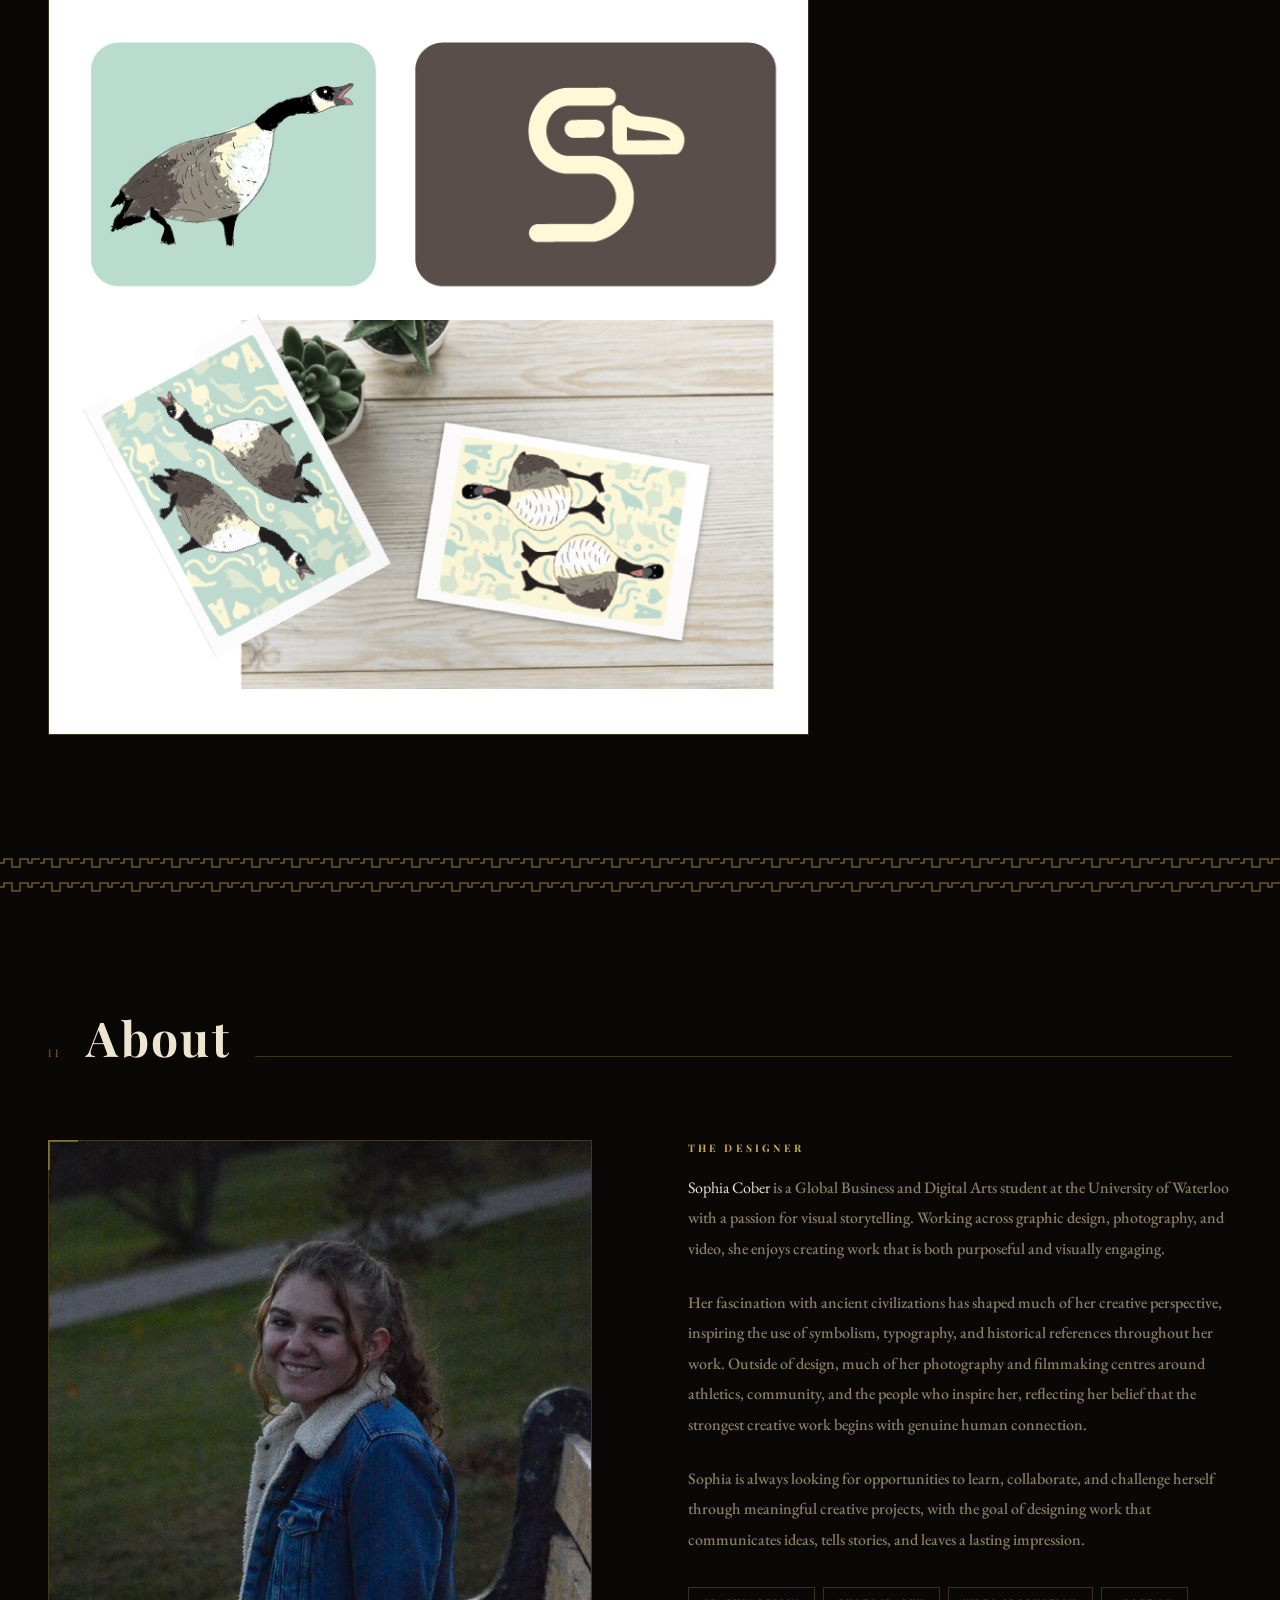
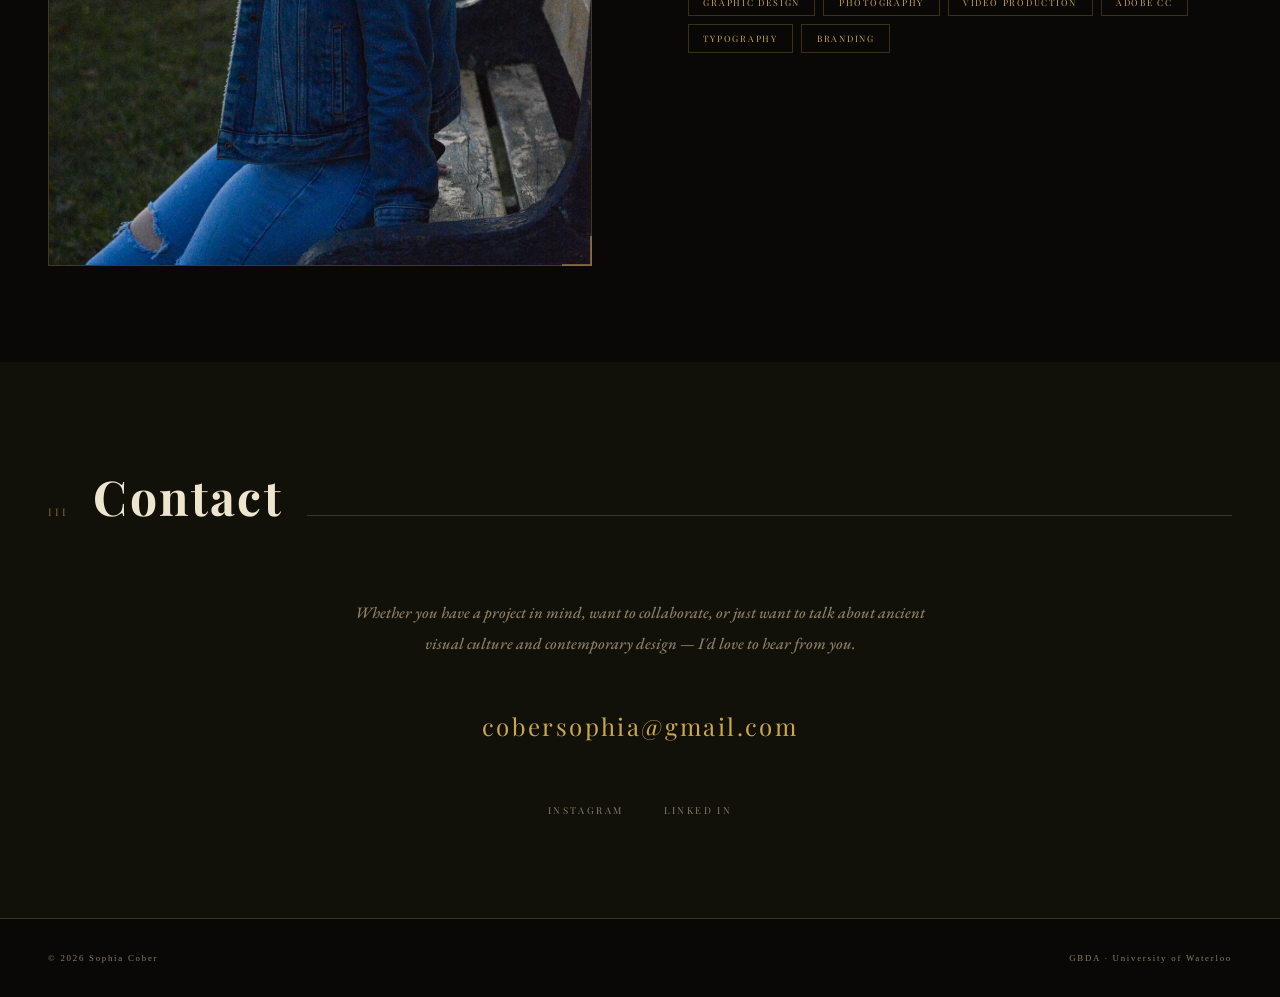
==== commit 51578801: "Update index.html" ====
--- a/index.html
+++ b/index.html
@@ -1340,7 +1340,7 @@
     </p>
 
     <!-- Replace with your actual email -->
-    <a href="mailto:bobiacobra@gmail.com" class="contact-email">sophia.cober@gmail.com</a>
+    <a href="mailto:cobersophia@gmail.com" class="contact-email">cobersophia@gmail.com</a>
 
     <ul class="social-links">
       <li><a href="https://instagram.com/sophiacober.designs">Instagram</a></li>
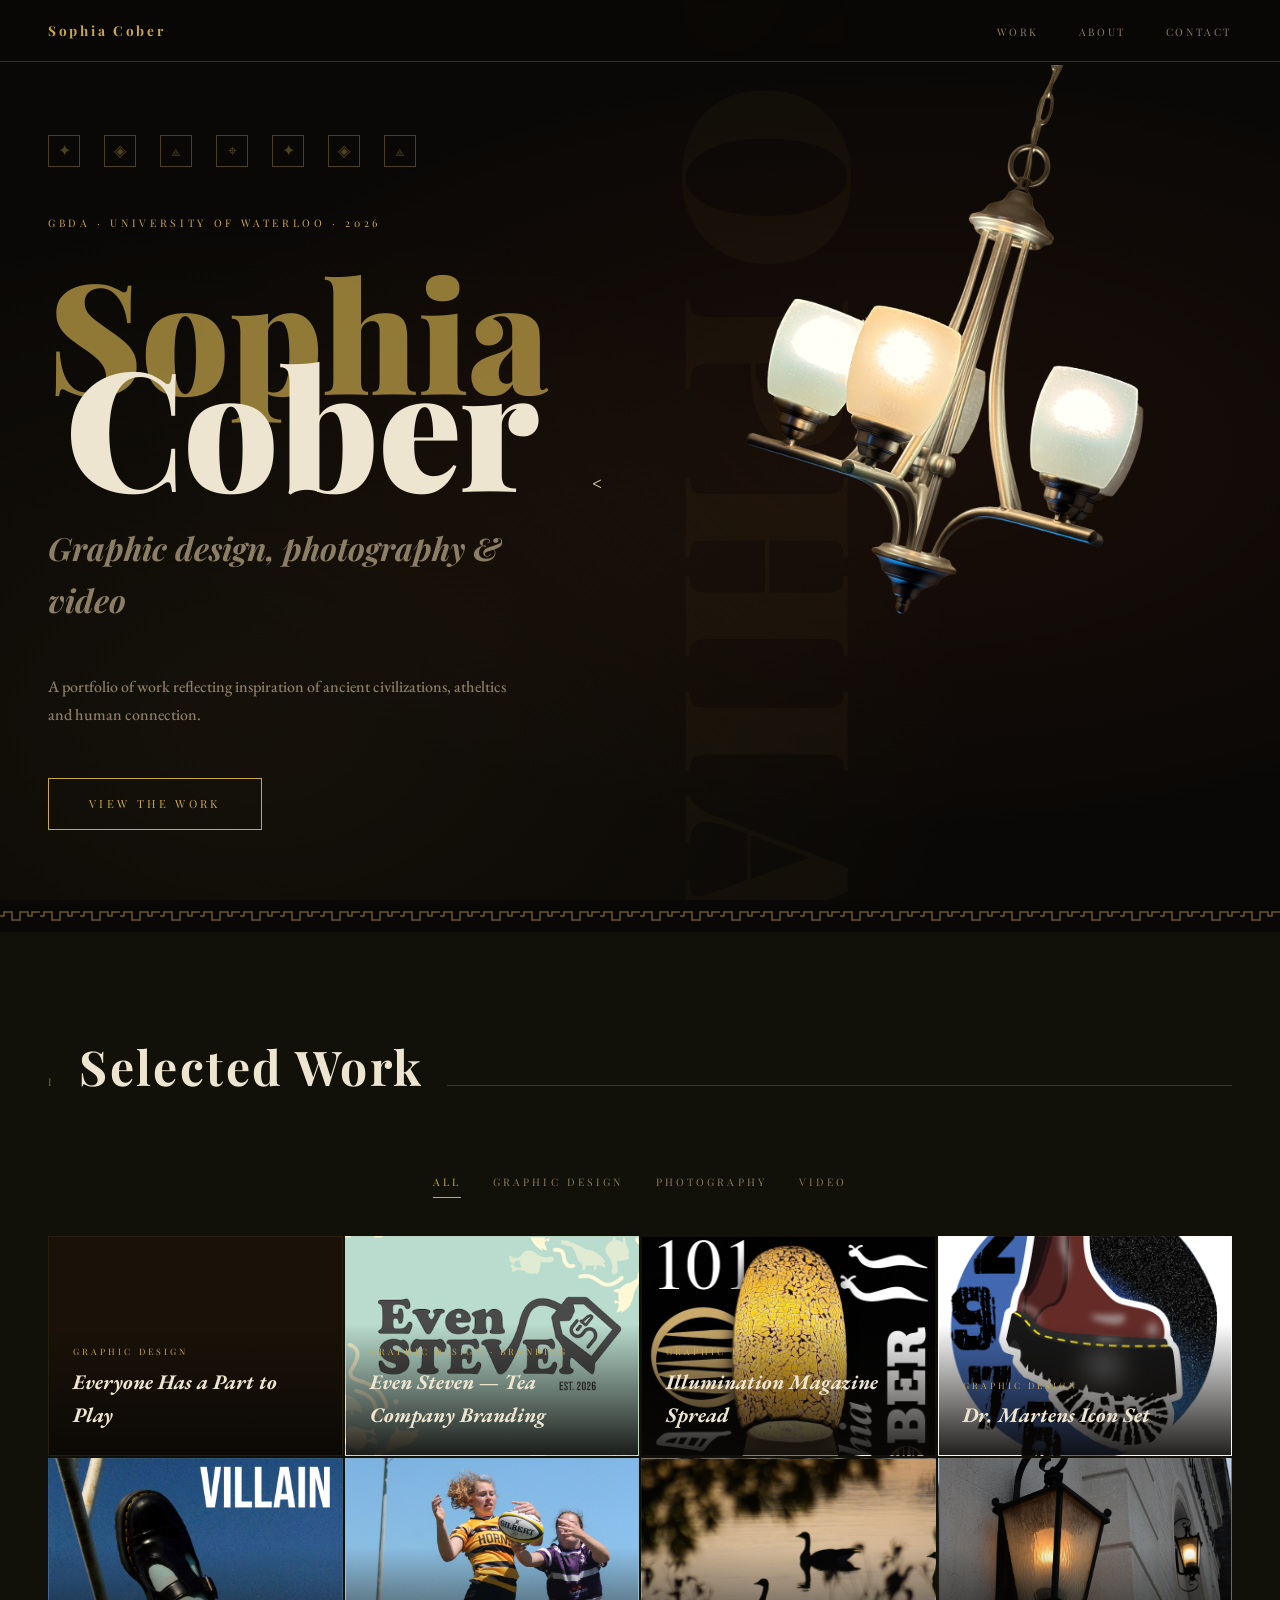
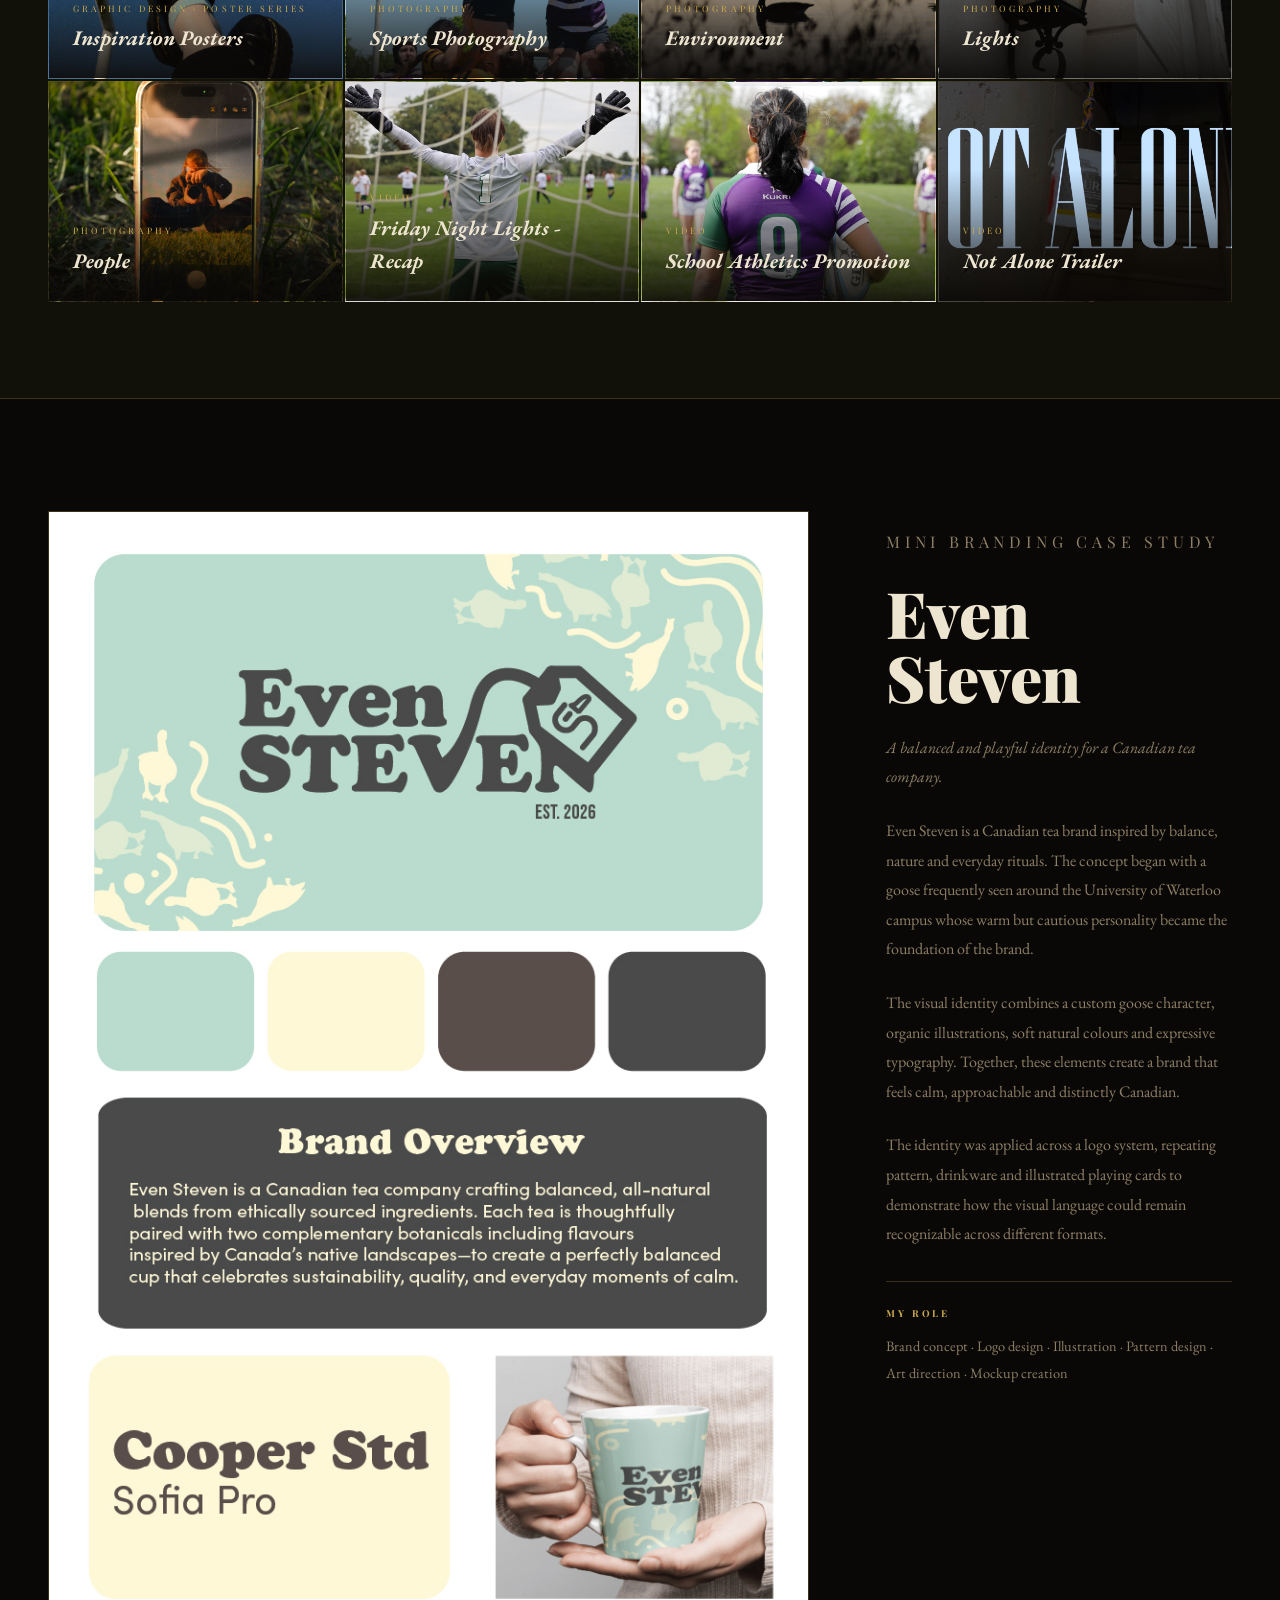
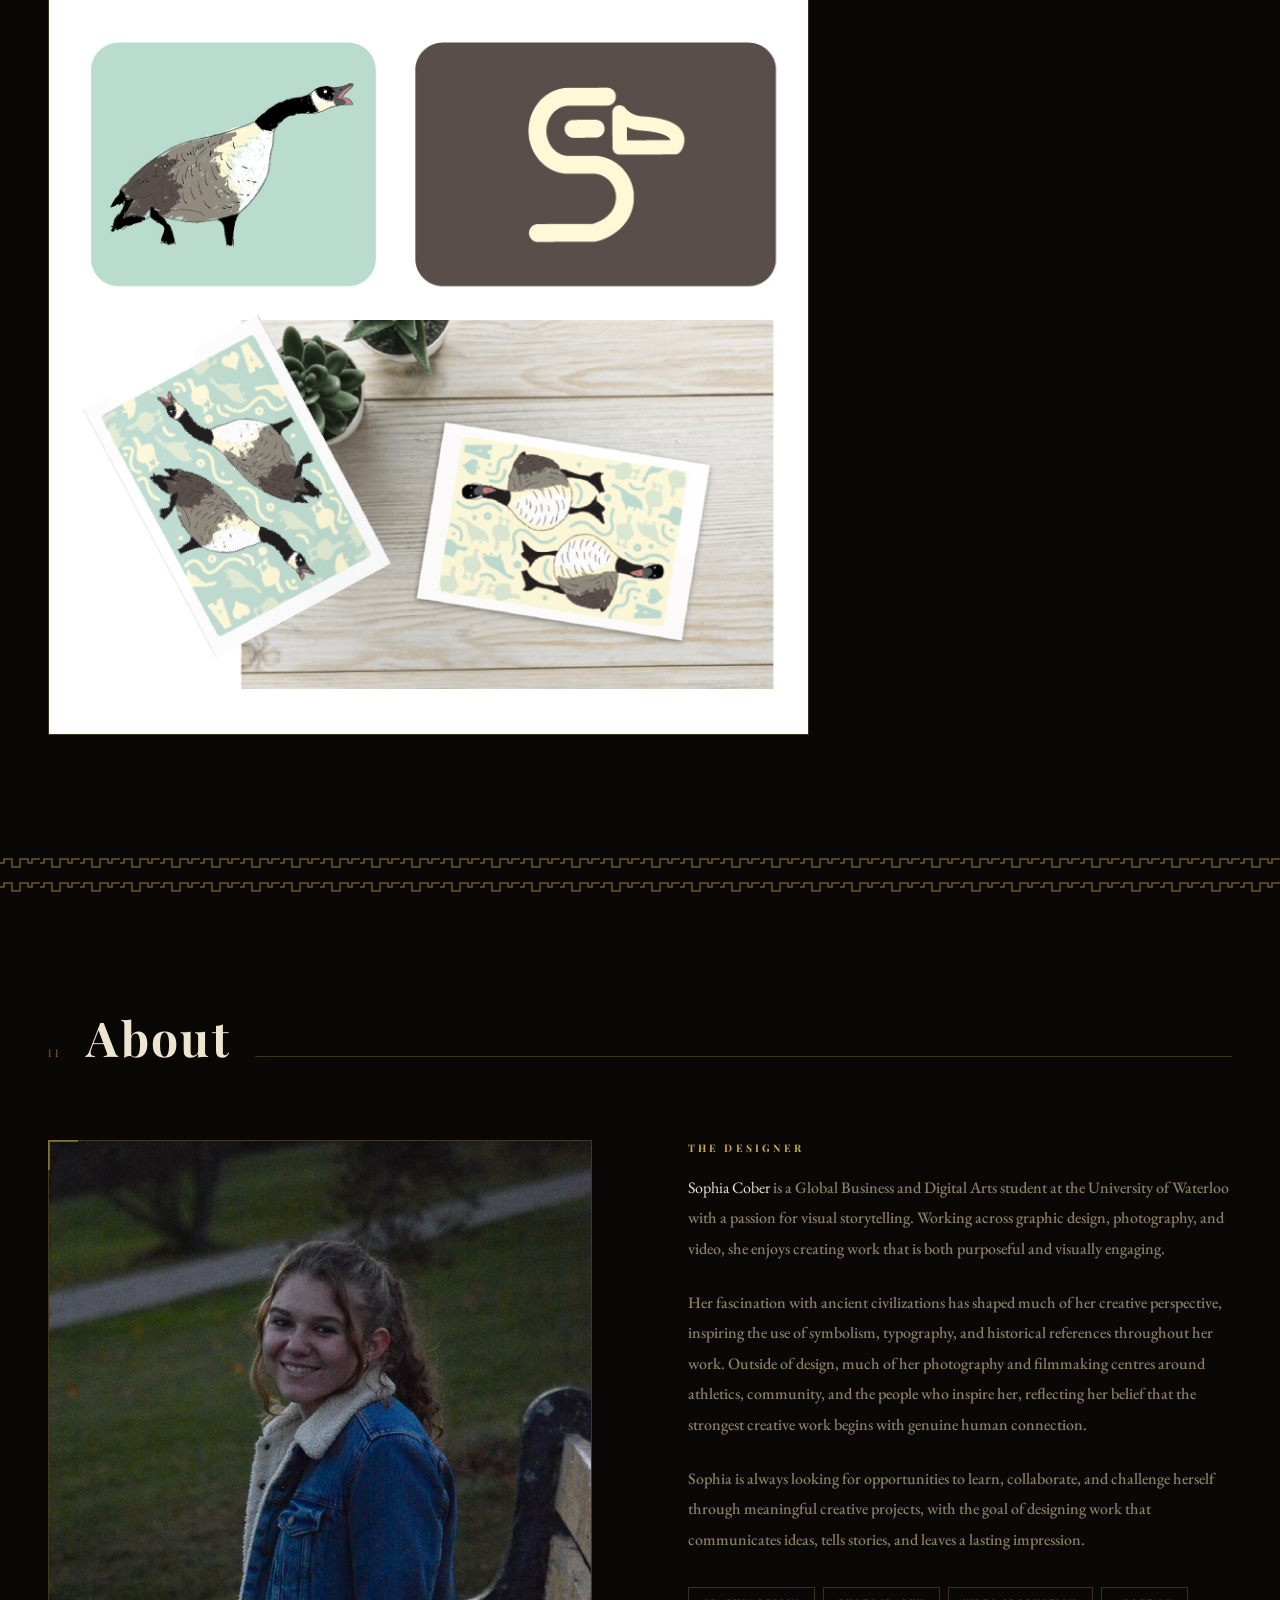
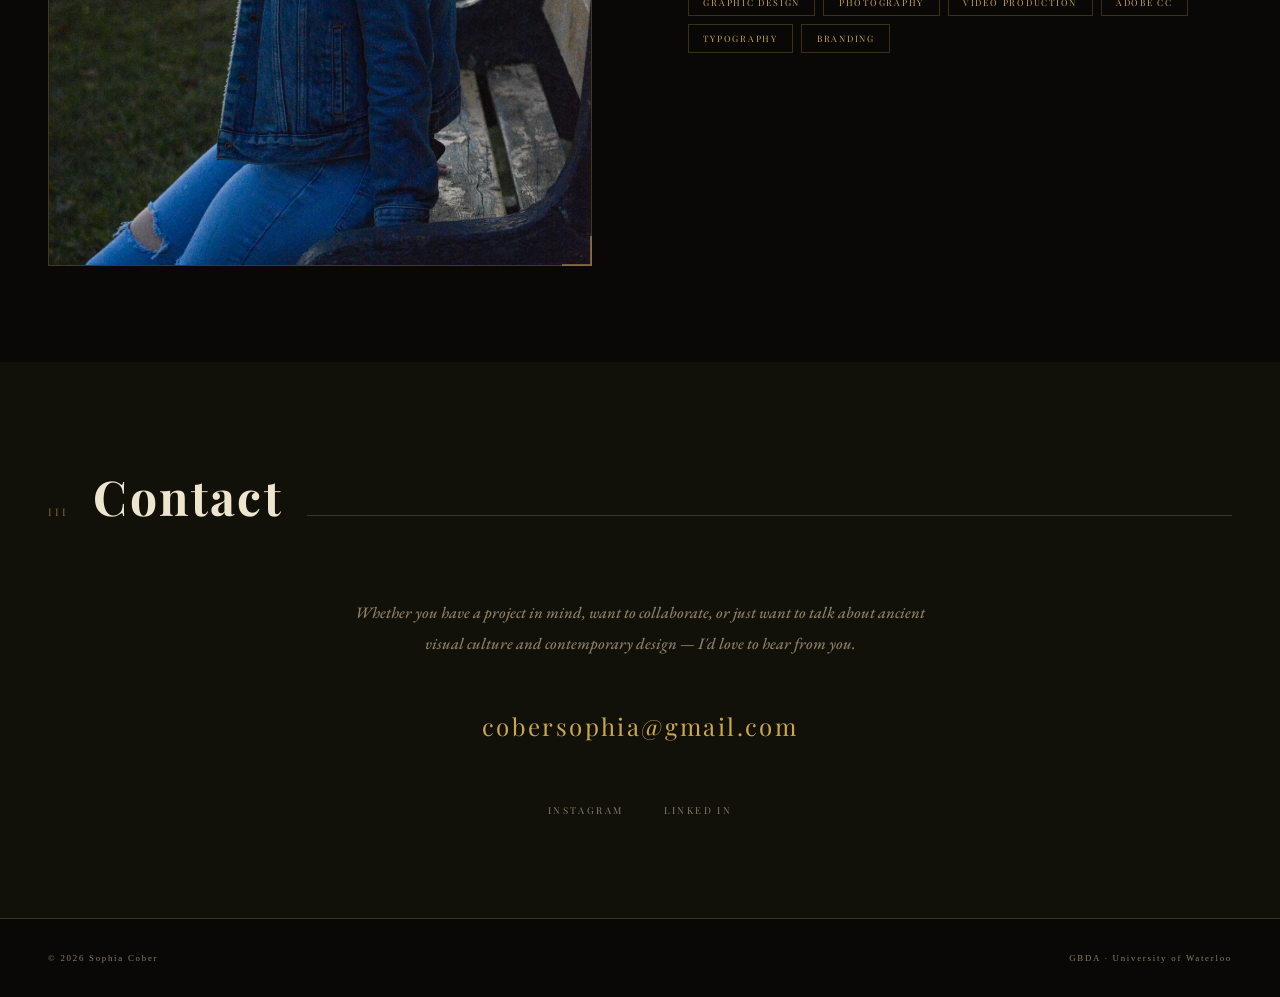
==== commit 05c1ca89: "Update index.html" ====
--- a/index.html
+++ b/index.html
@@ -1130,7 +1130,7 @@
 
     <p class="work-card-cat">Video</p>
 
-    <p class="work-card-title">Friday Night Lights Recap</p>
+    <p class="work-card-title">Friday Night Lights - Recap</p>
 
   </div>
 
